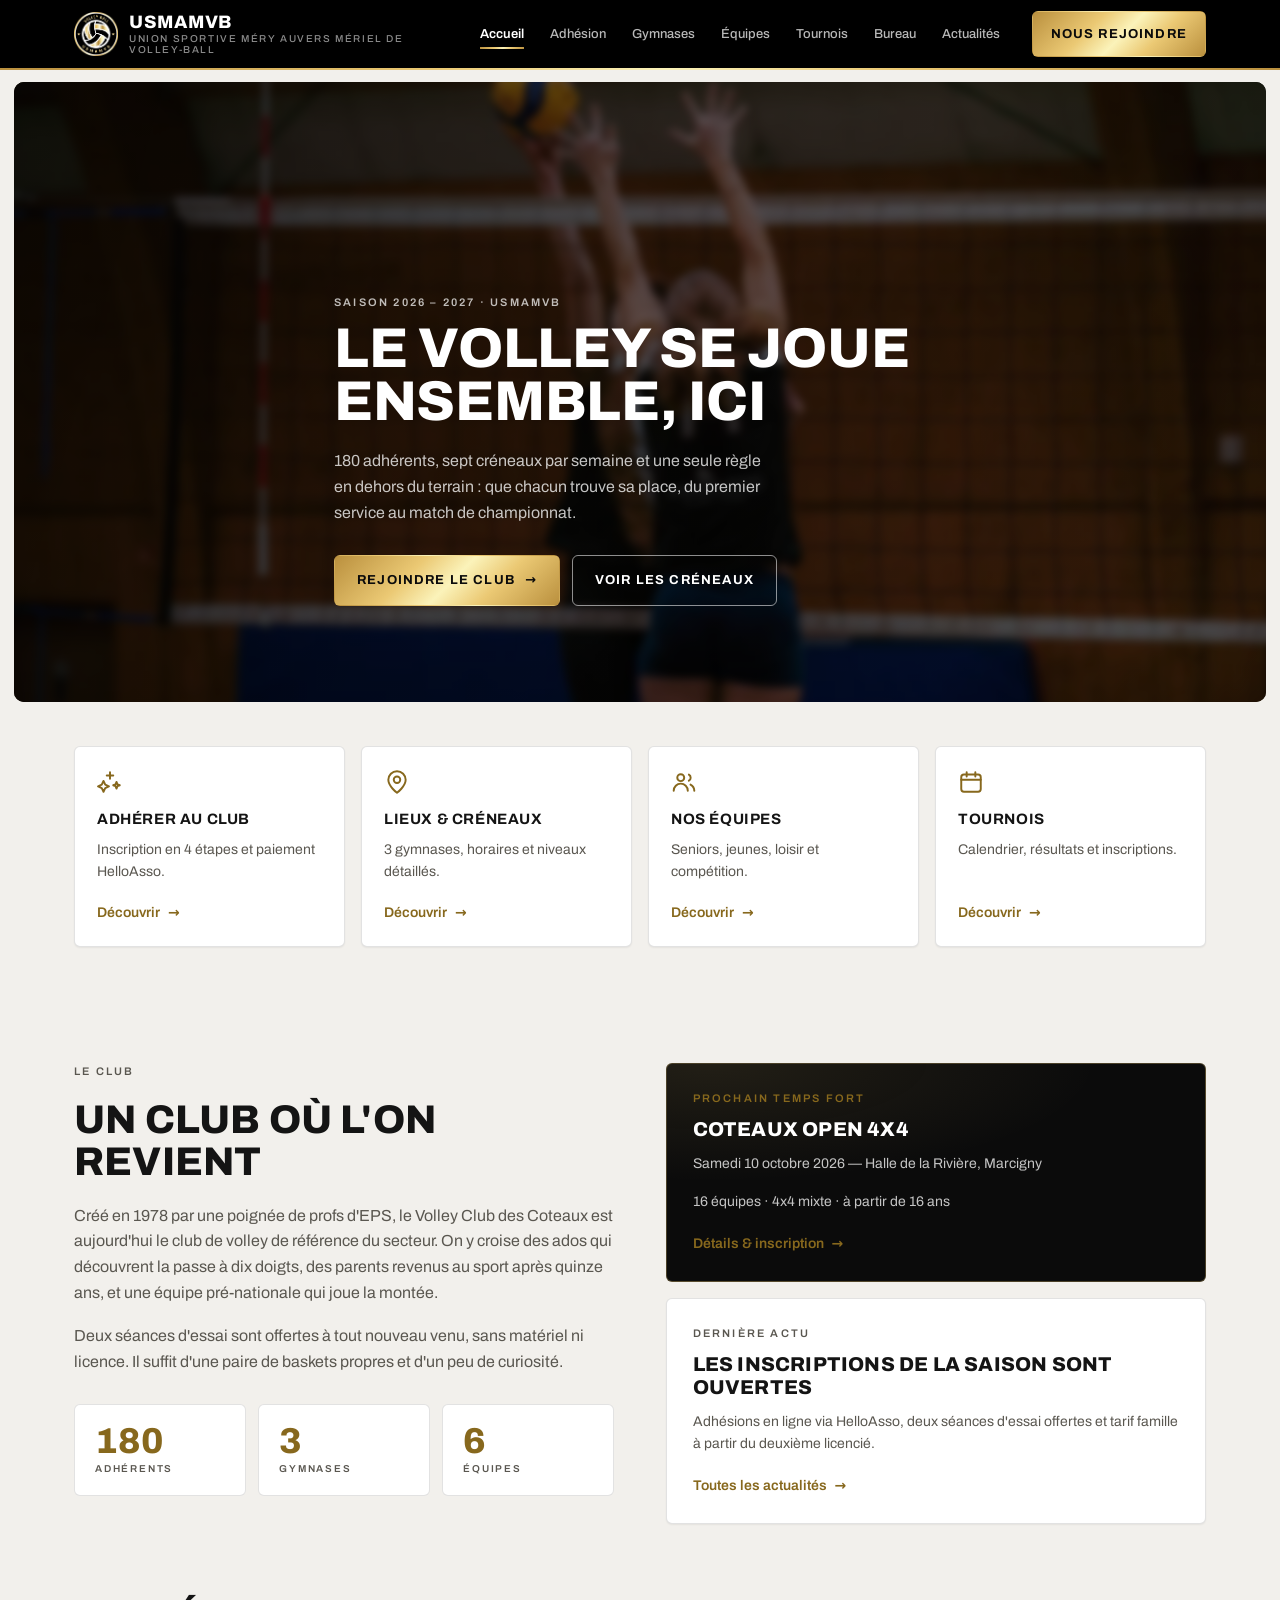
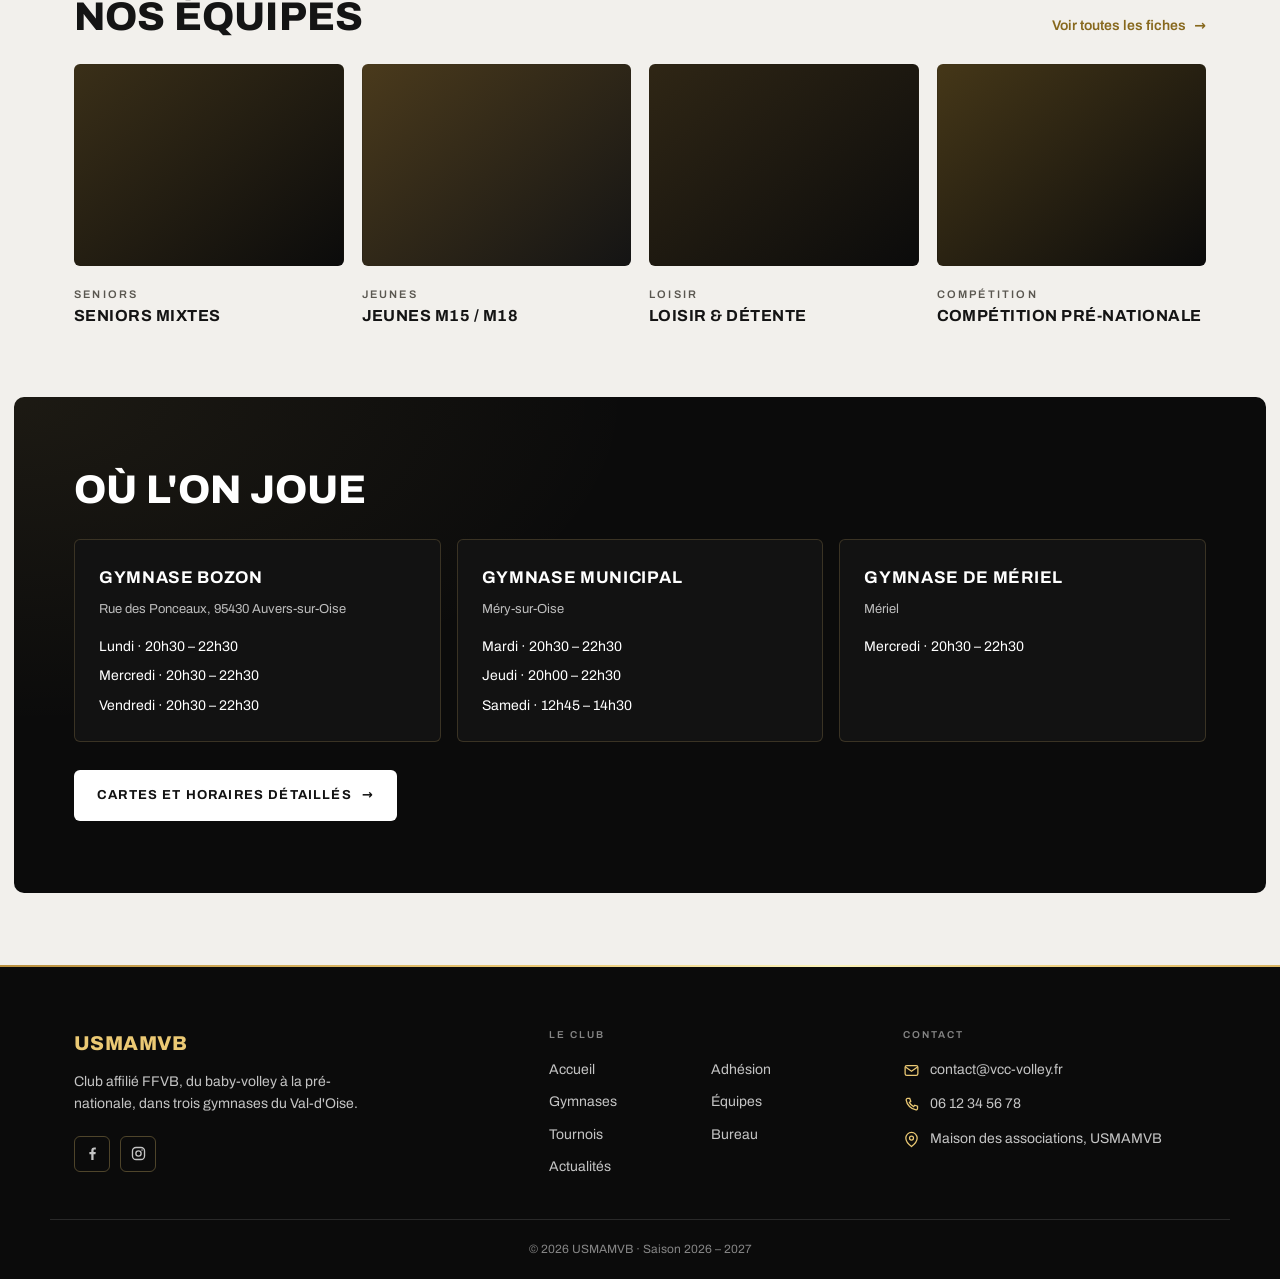
==== index.html @ 695799ba "feat(nav): retirer l'entree Regles Retiree des menus et des pieds de page des quatre pages, ainsi qu" ====
<!DOCTYPE html>
<html lang="fr">
<head>
<meta charset="utf-8">
<meta name="viewport" content="width=device-width, initial-scale=1">
<title>USMAMVB — Le volley se joue ensemble</title>
<meta name="description" content="Club de volley-ball affilié FFVB à Auvers-sur-Oise/Méry-sur-Oise/Mériel">
<link rel="icon" href="assets/img/logo.png">
<link rel="stylesheet" href="assets/css/style.css">
</head>
<body>

<a class="skip-link" href="#contenu">Aller au contenu</a>

<!-- ============================================================
     HEADER — navigation principale
     ============================================================ -->
<header class="site-header" id="header">
  <div class="wrap header__inner">

    <a class="brand" href="index.html">
      <img class="brand__mark" src="assets/img/logo.png" alt="" decoding="async">
      <span class="brand__text">
        <span class="brand__name">USMAMVB</span>
        <span class="brand__baseline">Union Sportive Méry Auvers Mériel de Volley-Ball</span>
      </span>
    </a>

    <button class="burger" id="burger" aria-expanded="false" aria-controls="nav" aria-label="Ouvrir le menu">
      <span></span><span></span><span></span>
    </button>

    <nav class="nav" id="nav" aria-label="Navigation principale">
      <ul class="nav__list">
        <li><a class="nav__link is-active" href="index.html" aria-current="page">Accueil</a></li>
        <li><a class="nav__link" href="adhesion.html">Adhésion</a></li>
        <li><a class="nav__link" href="gymnases.html">Gymnases</a></li>
        <li><a class="nav__link" href="equipes.html">Équipes</a></li>
        <li><a class="nav__link" href="#">Tournois</a></li>
        <li><a class="nav__link" href="#">Bureau</a></li>
        <li><a class="nav__link" href="#">Actualités</a></li>
      </ul>
      <a class="btn btn--primary nav__cta" href="adhesion.html">Nous rejoindre</a>
    </nav>

  </div>
</header>
<div class="nav-backdrop" id="navBackdrop" hidden></div>

<main id="contenu">

  <!-- ============================================================
       HERO — photo pleine largeur + accroche
       Photo : assets/img/hero.jpg (dégradé de repli si absente)
       ============================================================ -->
  <section class="hero">
    <div class="wrap hero__inner">
      <p class="eyebrow eyebrow--light">Saison 2026 – 2027 · USMAMVB</p>
      <h1 class="hero__title">Le volley se joue<br>ensemble, ici</h1>
      <p class="hero__lead">
        180 adhérents, sept créneaux par semaine et une seule règle en dehors du terrain :
        que chacun trouve sa place, du premier service au match de championnat.
      </p>
      <div class="hero__actions">
        <a class="btn btn--primary" href="adhesion.html">Rejoindre le club <span class="arrow" aria-hidden="true">→</span></a>
        <a class="btn btn--ghost" href="gymnases.html">Voir les créneaux</a>
      </div>
    </div>
  </section>

  <!-- ============================================================
       ACCÈS RAPIDES — 4 cartes vers les pages clés
       ============================================================ -->
  <section class="quicklinks">
    <div class="wrap quicklinks__grid">

      <a class="qcard" href="adhesion.html">
        <span class="qcard__icon" aria-hidden="true">
          <svg viewBox="0 0 24 24" fill="none" stroke="currentColor" stroke-width="1.8" stroke-linecap="round" stroke-linejoin="round">
            <path d="M12 3v6M9 6h6M6 11l1.6 3.4L11 16l-3.4 1.6L6 21l-1.6-3.4L1 16l3.4-1.6z"/>
            <path d="M18 12l.9 2.1L21 15l-2.1.9L18 18l-.9-2.1L15 15l2.1-.9z"/>
          </svg>
        </span>
        <h3 class="qcard__title">Adhérer au club</h3>
        <p class="qcard__text">Inscription en 4 étapes et paiement HelloAsso.</p>
        <span class="link">Découvrir <span class="arrow" aria-hidden="true">→</span></span>
      </a>

      <a class="qcard" href="gymnases.html">
        <span class="qcard__icon" aria-hidden="true">
          <svg viewBox="0 0 24 24" fill="none" stroke="currentColor" stroke-width="1.8" stroke-linecap="round" stroke-linejoin="round">
            <path d="M20 10c0 6-8 12-8 12s-8-6-8-12a8 8 0 0 1 16 0z"/>
            <circle cx="12" cy="10" r="3"/>
          </svg>
        </span>
        <h3 class="qcard__title">Lieux &amp; créneaux</h3>
        <p class="qcard__text">3 gymnases, horaires et niveaux détaillés.</p>
        <span class="link">Découvrir <span class="arrow" aria-hidden="true">→</span></span>
      </a>

      <a class="qcard" href="#">
        <span class="qcard__icon" aria-hidden="true">
          <svg viewBox="0 0 24 24" fill="none" stroke="currentColor" stroke-width="1.8" stroke-linecap="round" stroke-linejoin="round">
            <circle cx="9" cy="8" r="3.2"/>
            <path d="M2.5 20a6.5 6.5 0 0 1 13 0"/>
            <path d="M16.5 5.2a3.2 3.2 0 0 1 0 5.6M18 14.4a6.5 6.5 0 0 1 3.5 5.6"/>
          </svg>
        </span>
        <h3 class="qcard__title">Nos équipes</h3>
        <p class="qcard__text">Seniors, jeunes, loisir et compétition.</p>
        <span class="link">Découvrir <span class="arrow" aria-hidden="true">→</span></span>
      </a>

      <a class="qcard" href="#">
        <span class="qcard__icon" aria-hidden="true">
          <svg viewBox="0 0 24 24" fill="none" stroke="currentColor" stroke-width="1.8" stroke-linecap="round" stroke-linejoin="round">
            <rect x="3" y="5" width="18" height="16" rx="2.5"/>
            <path d="M3 10h18M8 3v4M16 3v4"/>
          </svg>
        </span>
        <h3 class="qcard__title">Tournois</h3>
        <p class="qcard__text">Calendrier, résultats et inscriptions.</p>
        <span class="link">Découvrir <span class="arrow" aria-hidden="true">→</span></span>
      </a>

    </div>
  </section>

  <!-- ============================================================
       LE CLUB — présentation, chiffres clés, temps fort, actu
       ============================================================ -->
  <section class="club">
    <div class="wrap club__grid">

      <div class="club__intro">
        <p class="eyebrow">Le club</p>
        <h2 class="h2">Un club où l'on revient</h2>
        <p>
          Créé en 1978 par une poignée de profs d'EPS, le Volley Club des Coteaux est aujourd'hui
          le club de volley de référence du secteur. On y croise des ados qui découvrent la passe
          à dix doigts, des parents revenus au sport après quinze ans, et une équipe pré-nationale
          qui joue la montée.
        </p>
        <p>
          Deux séances d'essai sont offertes à tout nouveau venu, sans matériel ni licence.
          Il suffit d'une paire de baskets propres et d'un peu de curiosité.
        </p>

        <dl class="stats">
          <div class="stat"><dt class="stat__label">Adhérents</dt><dd class="stat__value">180</dd></div>
          <div class="stat"><dt class="stat__label">Gymnases</dt><dd class="stat__value">3</dd></div>
          <div class="stat"><dt class="stat__label">Équipes</dt><dd class="stat__value">6</dd></div>
        </dl>
      </div>

      <div class="club__aside">

        <article class="card card--dark">
          <p class="eyebrow eyebrow--gold">Prochain temps fort</p>
          <h3 class="card__title">Coteaux Open 4x4</h3>
          <p class="card__meta">Samedi 10 octobre 2026 — Halle de la Rivière, Marcigny</p>
          <p class="card__text">16 équipes · 4x4 mixte · à partir de 16 ans</p>
          <a class="link link--gold" href="#">Détails &amp; inscription <span class="arrow" aria-hidden="true">→</span></a>
        </article>

        <article class="card card--white">
          <p class="eyebrow">Dernière actu</p>
          <h3 class="card__title">Les inscriptions de la saison sont ouvertes</h3>
          <p class="card__text">
            Adhésions en ligne via HelloAsso, deux séances d'essai offertes et tarif famille
            à partir du deuxième licencié.
          </p>
          <a class="link link--gold" href="#">Toutes les actualités <span class="arrow" aria-hidden="true">→</span></a>
        </article>

      </div>
    </div>
  </section>

  <!-- ============================================================
       NOS ÉQUIPES — 4 cartes photo
       Photos : assets/img/equipe-1.jpg … equipe-4.jpg
       ============================================================ -->
  <section class="teams">
    <div class="wrap">
      <div class="section-head">
        <h2 class="h2">Nos équipes</h2>
        <a class="link link--gold" href="#">Voir toutes les fiches <span class="arrow" aria-hidden="true">→</span></a>
      </div>

      <ul class="teams__grid">
        <li><a class="team" href="#">
          <span class="team__photo team__photo--1" aria-hidden="true"></span>
          <span class="team__body">
            <span class="eyebrow">Seniors</span>
            <span class="team__name">Seniors mixtes</span>
          </span>
        </a></li>
        <li><a class="team" href="#">
          <span class="team__photo team__photo--2" aria-hidden="true"></span>
          <span class="team__body">
            <span class="eyebrow">Jeunes</span>
            <span class="team__name">Jeunes M15 / M18</span>
          </span>
        </a></li>
        <li><a class="team" href="#">
          <span class="team__photo team__photo--3" aria-hidden="true"></span>
          <span class="team__body">
            <span class="eyebrow">Loisir</span>
            <span class="team__name">Loisir &amp; détente</span>
          </span>
        </a></li>
        <li><a class="team" href="#">
          <span class="team__photo team__photo--4" aria-hidden="true"></span>
          <span class="team__body">
            <span class="eyebrow">Compétition</span>
            <span class="team__name">Compétition pré-nationale</span>
          </span>
        </a></li>
      </ul>
    </div>
  </section>

  <!-- ============================================================
       OÙ L'ON JOUE — bandeau bleu, 3 gymnases
       ============================================================ -->
  <section class="venues">
    <div class="wrap">
      <h2 class="h2 h2--light">Où l'on joue</h2>

      <ul class="venues__grid">
        <li class="venue">
          <h3 class="venue__name">Gymnase Bozon</h3>
          <p class="venue__address">Rue des Ponceaux, 95430 Auvers-sur-Oise</p>
          <ul class="venue__slots">
            <li>Lundi · 20h30 – 22h30</li>
            <li>Mercredi · 20h30 – 22h30</li>
            <li>Vendredi · 20h30 – 22h30</li>
          </ul>
        </li>
        <li class="venue">
          <h3 class="venue__name">Gymnase Municipal</h3>
          <p class="venue__address">Méry-sur-Oise</p>
          <ul class="venue__slots">
            <li>Mardi · 20h30 – 22h30</li>
            <li>Jeudi · 20h00 – 22h30</li>
            <li>Samedi · 12h45 – 14h30</li>
          </ul>
        </li>
        <li class="venue">
          <h3 class="venue__name">Gymnase de Mériel</h3>
          <p class="venue__address">Mériel</p>
          <ul class="venue__slots">
            <li>Mercredi · 20h30 – 22h30</li>
          </ul>
        </li>
      </ul>

      <a class="btn btn--light" href="gymnases.html">Cartes et horaires détaillés <span class="arrow" aria-hidden="true">→</span></a>
    </div>
  </section>

</main>

<!-- ============================================================
     FOOTER
     ============================================================ -->
<footer class="site-footer">
  <div class="wrap footer__grid">

    <div class="footer__brand">
      <p class="footer__name">USMAMVB</p>
      <p class="footer__text">
        Club affilié FFVB, du baby-volley à la pré-nationale, dans trois gymnases du Val-d'Oise.
      </p>
      <ul class="socials">
        <li><a href="#" aria-label="Facebook">
          <svg viewBox="0 0 24 24" fill="currentColor" aria-hidden="true"><path d="M13.5 21v-8h2.7l.4-3.1h-3.1V7.9c0-.9.25-1.5 1.55-1.5h1.65V3.6A22 22 0 0 0 14.3 3.5c-2.4 0-4 1.45-4 4.1v2.3H7.6V13h2.7v8z"/></svg>
        </a></li>
        <li><a href="#" aria-label="Instagram">
          <svg viewBox="0 0 24 24" fill="none" stroke="currentColor" stroke-width="1.9" aria-hidden="true">
            <rect x="3.5" y="3.5" width="17" height="17" rx="5"/><circle cx="12" cy="12" r="3.7"/><circle cx="17" cy="7" r="1.1" fill="currentColor" stroke="none"/>
          </svg>
        </a></li>
      </ul>
    </div>

    <nav class="footer__nav" aria-label="Plan du site">
      <p class="footer__heading">Le club</p>
      <ul class="footer__links">
        <li><a href="index.html">Accueil</a></li>
        <li><a href="adhesion.html">Adhésion</a></li>
        <li><a href="gymnases.html">Gymnases</a></li>
        <li><a href="equipes.html">Équipes</a></li>
        <li><a href="#">Tournois</a></li>
        <li><a href="#">Bureau</a></li>
        <li><a href="#">Actualités</a></li>
      </ul>
    </nav>

    <div class="footer__contact">
      <p class="footer__heading">Contact</p>
      <ul class="contact">
        <li>
          <svg viewBox="0 0 24 24" fill="none" stroke="currentColor" stroke-width="1.8" aria-hidden="true"><rect x="3" y="5" width="18" height="14" rx="2.5"/><path d="m3.5 7 8.5 6 8.5-6"/></svg>
          <a href="mailto:contact@vcc-volley.fr">contact@vcc-volley.fr</a>
        </li>
        <li>
          <svg viewBox="0 0 24 24" fill="none" stroke="currentColor" stroke-width="1.8" aria-hidden="true"><path d="M6.5 3.5h3l1.5 4-2 1.5a12 12 0 0 0 6 6l1.5-2 4 1.5v3a2 2 0 0 1-2.2 2A16.5 16.5 0 0 1 4.5 5.7a2 2 0 0 1 2-2.2z"/></svg>
          <a href="tel:+33612345678">06 12 34 56 78</a>
        </li>
        <li>
          <svg viewBox="0 0 24 24" fill="none" stroke="currentColor" stroke-width="1.8" aria-hidden="true"><path d="M20 10c0 6-8 12-8 12s-8-6-8-12a8 8 0 0 1 16 0z"/><circle cx="12" cy="10" r="2.8"/></svg>
          <span>Maison des associations, USMAMVB</span>
        </li>
      </ul>
    </div>

  </div>

  <div class="wrap footer__bottom">
    <p>© 2026 USMAMVB · Saison 2026 – 2027</p>
  </div>
</footer>

<script src="assets/js/main.js" defer></script>
</body>
</html>
---- assets/css/style.css ----
/* ============================================================
   VCC — Volley Club des Coteaux
   Feuille de style unique. Ordre : tokens, reset, primitives,
   header, hero, sections, footer, responsive.
   ============================================================ */

/* ---------- Police ----------
   Auto-hebergee plutot que servie par Google Fonts : un appel a
   fonts.gstatic.com transmettrait l'IP du visiteur a Google sans consentement.
   Archivo est sous licence SIL OFL 1.1 (voir assets/fonts/OFL.txt).
   Fichier variable unique : couvre toutes les graisses de 400 a 800. */
@font-face {
  font-family: 'Archivo';
  font-style: normal;
  font-weight: 400 800;
  font-stretch: 100%;
  font-display: swap;
  src: url('../fonts/archivo-latin.woff2') format('woff2');
  unicode-range: U+0000-00FF, U+0131, U+0152-0153, U+02BB-02BC, U+02C6, U+02DA,
                 U+02DC, U+0304, U+0308, U+0329, U+2000-206F, U+20AC, U+2122,
                 U+2191, U+2193, U+2212, U+2215, U+FEFF, U+FFFD;
}
@font-face {
  font-family: 'Archivo';
  font-style: normal;
  font-weight: 400 800;
  font-stretch: 100%;
  font-display: swap;
  src: url('../fonts/archivo-latin-ext.woff2') format('woff2');
  unicode-range: U+0100-02BA, U+02BD-02C5, U+02C7-02CC, U+02CE-02D7, U+02DD-02FF,
                 U+0304, U+0308, U+0329, U+1D00-1DBF, U+1E00-1E9F, U+1EF2-1EFF,
                 U+2020, U+20A0-20AB, U+20AD-20C0, U+2113, U+2C60-2C7F, U+A720-A7FF;
}

/* ---------- Tokens ---------- */
:root {
  /* Rampe d'or echantillonnee sur assets/img/logo.png (84 615 pixels dores). */
  --gold-deep:    #ba903e;
  --gold-mid:     #d4ab55;
  --gold:         #ebc974;
  --gold-light:   #fbf3ba;

  /* L'or du logo plafonne a 2,94:1 sur blanc : illisible en texte. Cette
     declinaison sombre est la plus claire qui tienne 4,5:1 sur les trois fonds
     clairs du site : 5,21:1 sur blanc, 5,00:1 sur creme-soft, 4,58:1 sur creme. */
  --gold-ink:      #87681d;
  --gold-ink-dark: #6d5213;

  /* Balayage metallique : aplats et fonds de bouton, sur surface sombre. */
  --gold-sweep: linear-gradient(135deg,
                  var(--gold-deep) 0%, var(--gold) 34%, var(--gold-light) 52%,
                  var(--gold) 70%, var(--gold-deep) 100%);

  /* Meme effet pousse a la limite de lisibilite sur blanc : le palier le plus
     clair, #aa9254, tient 3,02:1. Grand texte uniquement. */
  --gold-sweep-ink: linear-gradient(135deg, #5e4610 0%, #aa9254 52%, #7a5c17 100%);

  --cream:        #f2f0ec;
  --cream-soft:   #fbfaf8;
  --white:        #ffffff;
  --black:        #121212;
  --black-deep:   #0b0b0b;
  /* Noir pur reserve au header : 53,8 % de l'ecusson est du #000000 et le
     disque doit s'y fondre sans laisser de lisere. */
  --black-pure:   #000000;

  --text:         #141414;
  --text-muted:   #5a5750;
  --text-on-dark: rgba(255, 255, 255, .76);
  --border:       rgba(20, 20, 20, .12);

  --font:         'Archivo', 'Segoe UI', system-ui, -apple-system, sans-serif;

  --wrap:         1180px;
  --gutter:       24px;
  --inset:        14px;
  --radius:       6px;
  --radius-lg:    10px;

  --shadow-sm:    0 1px 2px rgba(0, 0, 0, .06);
  --shadow-md:    0 8px 24px rgba(0, 0, 0, .12);

  --ease:         cubic-bezier(.4, 0, .2, 1);
}

/* ---------- Reset ---------- */
*, *::before, *::after { box-sizing: border-box; }

html { -webkit-text-size-adjust: 100%; scroll-behavior: smooth; }

body {
  margin: 0;
  background: var(--cream);
  color: var(--text);
  font-family: var(--font);
  font-size: 16px;
  line-height: 1.6;
  overflow-x: hidden;
}

body.is-locked { overflow: hidden; }

h1, h2, h3, p, dl, dd, figure { margin: 0; }
ul, ol { margin: 0; padding: 0; list-style: none; }
img, svg { max-width: 100%; }
a { color: inherit; text-decoration: none; }

:focus-visible {
  outline: 2px solid var(--gold-ink);
  outline-offset: 3px;
  border-radius: 2px;
}

.skip-link {
  position: absolute;
  left: -9999px;
  top: 0;
  z-index: 200;
  padding: 12px 18px;
  background: var(--black);
  color: #fff;
}
.skip-link:focus { left: 12px; top: 12px; }

/* ---------- Primitives ---------- */
.wrap {
  width: 100%;
  max-width: var(--wrap);
  margin-inline: auto;
  padding-inline: var(--gutter);
}

.eyebrow {
  margin: 0 0 10px;
  font-size: .688rem;
  font-weight: 600;
  letter-spacing: .2em;
  text-transform: uppercase;
  color: var(--text-muted);
}
.eyebrow--light  { color: rgba(255, 255, 255, .72); }
.eyebrow--gold { color: var(--gold-ink); }

.h2 {
  font-size: clamp(1.75rem, 3.6vw, 2.5rem);
  font-weight: 800;
  line-height: 1.05;
  letter-spacing: .005em;
  text-transform: uppercase;
}
.h2--light { color: #fff; }

.arrow {
  display: inline-block;
  transition: transform .2s var(--ease);
}

.link {
  display: inline-flex;
  align-items: center;
  gap: 8px;
  font-size: .875rem;
  font-weight: 600;
  color: var(--gold-ink);
}
.link--gold { color: var(--gold-ink); }
a:hover .arrow,
.link:hover .arrow { transform: translateX(4px); }

.btn {
  display: inline-flex;
  align-items: center;
  justify-content: center;
  gap: 10px;
  padding: 14px 22px;
  border: 1px solid transparent;
  border-radius: var(--radius);
  font-size: .8125rem;
  font-weight: 700;
  letter-spacing: .09em;
  text-transform: uppercase;
  white-space: nowrap;
  cursor: pointer;
  transition: background-color .2s var(--ease), color .2s var(--ease), border-color .2s var(--ease);
}
.btn--primary {
  background: var(--gold-sweep);
  color: var(--black-deep);
  border-color: transparent;
}
.btn--primary:hover {
  background: linear-gradient(135deg, #a87f30 0%, var(--gold-deep) 40%, var(--gold) 60%, #a87f30 100%);
}

.btn--ghost { border-color: rgba(255, 255, 255, .55); color: #fff; }
.btn--ghost:hover { background: rgba(255, 255, 255, .12); border-color: #fff; }

.btn--light { background: #fff; color: var(--black); }
.btn--light:hover { background: var(--cream); }

/* Texte en degrade. Le `color` pose avant sert de repli si background-clip
   n'est pas supporte ; il n'est annule que dans le @supports. */
.gold-text { color: var(--gold-ink); }

@supports (background-clip: text) or (-webkit-background-clip: text) {
  .gold-text {
    background-image: var(--gold-sweep-ink);
    -webkit-background-clip: text;
    background-clip: text;
    color: transparent;
  }
  /* Sur fond noir, l'or du logo passe a 12,3:1 : balayage complet possible. */
  .card--dark .gold-text,
  .step .gold-text {
    background-image: var(--gold-sweep);
  }
}

/* ============================================================
   HEADER
   ============================================================ */
.site-header {
  position: sticky;
  top: 0;
  z-index: 100;
  background: var(--black-pure);
}

/* Filet dore sous le header : rappelle l'anneau du logo et detache la barre
   du bandeau clair qui la suit. */
.site-header::after {
  content: '';
  position: absolute;
  inset: auto 0 -2px;
  height: 2px;
  background: var(--gold-sweep);
}

.header__inner {
  display: flex;
  align-items: center;
  gap: 24px;
  min-height: 68px;
}

.brand { display: flex; align-items: center; gap: 11px; margin-right: auto; }
/* Écusson circulaire. Le ratio est imposé ici plutôt que par les attributs
   width/height du HTML, pour que le rendu reste juste même si le balisage dérive. */
.brand__mark {
  flex: none;
  height: 44px;
  width: auto;
  aspect-ratio: 1;
  object-fit: contain;
}
.brand__text { display: flex; flex-direction: column; line-height: 1.1; }
.brand__name {
  font-size: 1.125rem;
  font-weight: 800;
  letter-spacing: .04em;
  color: #fff;
}
.brand__baseline {
  font-size: .625rem;
  font-weight: 500;
  letter-spacing: .16em;
  text-transform: uppercase;
  color: rgba(255, 255, 255, .55);
}

.nav { display: flex; align-items: center; gap: 20px; }

.nav__list { display: flex; align-items: center; gap: 2px; }

.nav__link {
  display: block;
  padding: 8px 12px;
  border-radius: var(--radius);
  font-size: .8125rem;
  font-weight: 500;
  color: rgba(255, 255, 255, .72);
  transition: color .2s var(--ease), background-color .2s var(--ease);
}
.nav__link:hover { color: #fff; background: rgba(255, 255, 255, .08); }

/* Onglet actif : soulignement dore. Une pastille claire serait illisible. */
.nav__link.is-active { position: relative; color: #fff; font-weight: 600; }
.nav__link.is-active::after {
  content: '';
  position: absolute;
  inset: auto 12px 3px;
  height: 2px;
  background: var(--gold-sweep);
}

.nav__cta { padding: 12px 18px; }

/* Burger — masqué au-dessus du point de rupture */
.burger {
  display: none;
  flex-direction: column;
  justify-content: center;
  gap: 5px;
  width: 42px;
  height: 42px;
  padding: 0 9px;
  background: none;
  border: 1px solid rgba(255, 255, 255, .28);
  border-radius: var(--radius);
  cursor: pointer;
}
.burger span {
  display: block;
  height: 2px;
  background: #fff;
  border-radius: 2px;
  transition: transform .25s var(--ease), opacity .2s var(--ease);
}
.burger[aria-expanded="true"] span:nth-child(1) { transform: translateY(7px) rotate(45deg); }
.burger[aria-expanded="true"] span:nth-child(2) { opacity: 0; }
.burger[aria-expanded="true"] span:nth-child(3) { transform: translateY(-7px) rotate(-45deg); }

.nav-backdrop {
  position: fixed;
  inset: 0;
  z-index: 90;
  background: rgba(0, 0, 0, .55);
}

/* ============================================================
   HERO
   ============================================================ */
.hero {
  position: relative;
  display: flex;
  align-items: flex-end;
  min-height: min(76vh, 620px);
  margin: var(--inset) var(--inset) 0;
  padding-block: clamp(48px, 8vw, 96px);
  border-radius: var(--radius-lg);
  overflow: hidden;
  color: #fff;
  /* Repli visible si la photo venait a manquer. */
  background: linear-gradient(140deg, #2a2213 0%, #0b0b0b 55%, #3a2f18 100%);
}

/* La photo vit sur sa propre couche : appliquer le filtre sur .hero flouterait
   aussi le texte. Le debord de 48px evite que le flou laisse un lisere clair
   le long des bords, le flou echantillonnant au-dela du cadre. */
.hero::before {
  content: '';
  position: absolute;
  inset: -48px;
  background: url('../img/hero.jpg') center / cover no-repeat;
  filter: blur(4px) brightness(.62) saturate(.9);
}

/* Voile degrade par-dessus : assombrit davantage le cote ou se pose le texte. */
.hero::after {
  content: '';
  position: absolute;
  inset: 0;
  background: linear-gradient(105deg, rgba(0, 0, 0, .55) 0%, rgba(0, 0, 0, .34) 45%, rgba(0, 0, 0, .10) 100%);
}

.hero__inner { position: relative; z-index: 1; max-width: 660px; }

.hero__title {
  margin-bottom: 20px;
  font-size: clamp(2.25rem, 5.2vw, 3.5rem);
  font-weight: 800;
  line-height: .95;
  letter-spacing: -.005em;
  text-transform: uppercase;
}

.hero__lead {
  max-width: 48ch;
  margin-bottom: 30px;
  font-size: 1rem;
  color: var(--text-on-dark);
}

.hero__actions { display: flex; flex-wrap: wrap; gap: 12px; }

/* ============================================================
   ACCÈS RAPIDES
   ============================================================ */
.quicklinks { padding-block: clamp(28px, 4vw, 44px); }

.quicklinks__grid {
  display: grid;
  grid-template-columns: repeat(4, 1fr);
  gap: 16px;
}

.qcard {
  display: flex;
  flex-direction: column;
  align-items: flex-start;
  gap: 8px;
  padding: 22px;
  background: var(--white);
  border: 1px solid var(--border);
  border-radius: var(--radius);
  box-shadow: var(--shadow-sm);
  transition: transform .2s var(--ease), box-shadow .2s var(--ease);
}
.qcard:hover { transform: translateY(-3px); box-shadow: var(--shadow-md); }

.qcard__icon { width: 26px; height: 26px; margin-bottom: 4px; color: var(--gold-ink); }
.qcard__icon svg { display: block; width: 100%; height: 100%; }

.qcard__title {
  font-size: .9375rem;
  font-weight: 700;
  letter-spacing: .04em;
  text-transform: uppercase;
}

.qcard__text { font-size: .875rem; color: var(--text-muted); }

.qcard .link { margin-top: auto; padding-top: 10px; }

/* ============================================================
   LE CLUB
   ============================================================ */
.club { padding-block: clamp(40px, 6vw, 72px); }

.club__grid {
  display: grid;
  grid-template-columns: 1fr 1fr;
  gap: clamp(28px, 4vw, 56px);
  align-items: start;
}

.club__intro p { margin-bottom: 18px; color: var(--text-muted); }
.club__intro .h2 { margin-bottom: 20px; }

.stats {
  display: grid;
  grid-template-columns: repeat(3, 1fr);
  gap: 12px;
  margin-top: 30px;
}

.stat {
  display: flex;
  flex-direction: column-reverse; /* valeur au-dessus du libellé, dt/dd conservés */
  gap: 2px;
  padding: 18px 20px;
  background: var(--white);
  border: 1px solid var(--border);
  border-radius: var(--radius);
}
.stat__value {
  margin: 0;
  font-size: clamp(1.75rem, 3.4vw, 2.25rem);
  font-weight: 800;
  line-height: 1;
  color: var(--gold-ink);
}
.stat__label {
  font-size: .625rem;
  font-weight: 600;
  letter-spacing: .18em;
  text-transform: uppercase;
  color: var(--text-muted);
}

.club__aside { display: grid; gap: 16px; }

.card { padding: 26px; border-radius: var(--radius); }
.card--dark {
  background:
    radial-gradient(120% 90% at 8% 0%, rgba(235, 201, 116, .10) 0%, transparent 60%),
    var(--black-deep);
  border: 1px solid rgba(235, 201, 116, .28);
  color: #fff;
}
.card--white { background: var(--white); border: 1px solid var(--border); box-shadow: var(--shadow-sm); }

.card__title {
  margin-bottom: 12px;
  font-size: 1.25rem;
  font-weight: 800;
  letter-spacing: .01em;
  text-transform: uppercase;
  line-height: 1.15;
}

.card__meta, .card__text {
  margin-bottom: 16px;
  font-size: .875rem;
  color: var(--text-muted);
}
.card--dark .card__meta,
.card--dark .card__text { color: var(--text-on-dark); }

/* ============================================================
   NOS ÉQUIPES
   ============================================================ */
.teams { padding-bottom: clamp(40px, 6vw, 72px); }

.section-head {
  display: flex;
  flex-wrap: wrap;
  align-items: baseline;
  justify-content: space-between;
  gap: 12px;
  margin-bottom: 26px;
}

.teams__grid {
  display: grid;
  grid-template-columns: repeat(4, 1fr);
  gap: 18px;
}

.team { display: block; }

.team__photo {
  display: block;
  aspect-ratio: 4 / 3;
  margin-bottom: 14px;
  border-radius: var(--radius);
  background-size: cover;
  background-position: center;
  transition: transform .25s var(--ease);
}
.team:hover .team__photo { transform: translateY(-3px); }

/* Repli visuel tant que les photos ne sont pas fournies */
.team__photo--1 { background-image: url('../img/equipe-1.jpg'), linear-gradient(140deg, #3a2f18, #0b0b0b); }
.team__photo--2 { background-image: url('../img/equipe-2.jpg'), linear-gradient(140deg, #4a3a1c, #141414); }
.team__photo--3 { background-image: url('../img/equipe-3.jpg'), linear-gradient(140deg, #2f2615, #0b0b0b); }
.team__photo--4 { background-image: url('../img/equipe-4.jpg'), linear-gradient(140deg, #453718, #0b0b0b); }

.team__body { display: block; }
.team__body .eyebrow { margin-bottom: 4px; }

.team__name {
  display: block;
  font-size: 1rem;
  font-weight: 700;
  letter-spacing: .03em;
  text-transform: uppercase;
  line-height: 1.2;
}

/* ============================================================
   OÙ L'ON JOUE
   ============================================================ */
.venues {
  margin: 0 var(--inset);
  padding-block: clamp(44px, 6vw, 72px);
  background:
    radial-gradient(90% 120% at 0% 0%, rgba(235, 201, 116, .08) 0%, transparent 55%),
    var(--black-deep);
  border-radius: var(--radius-lg);
  color: #fff;
}

.venues .h2 { margin-bottom: 28px; }

.venues__grid {
  display: grid;
  grid-template-columns: repeat(3, 1fr);
  gap: 16px;
  margin-bottom: 28px;
}

.venue {
  padding: 24px;
  background: var(--black);
  border: 1px solid rgba(235, 201, 116, .18);
  border-radius: var(--radius);
}

.venue__name {
  margin-bottom: 8px;
  font-size: 1.0625rem;
  font-weight: 700;
  letter-spacing: .04em;
  text-transform: uppercase;
}

.venue__address {
  margin-bottom: 16px;
  font-size: .8125rem;
  color: rgba(255, 255, 255, .72);
}

.venue__slots { display: grid; gap: 7px; font-size: .875rem; }

/* ============================================================
   FOOTER
   ============================================================ */
.site-footer {
  margin-top: clamp(40px, 6vw, 72px);
  padding-top: clamp(40px, 5vw, 60px);
  background: var(--black-deep);
  border-top: 2px solid transparent;
  border-image: var(--gold-sweep) 1;
  color: var(--text-on-dark);
}

.footer__grid {
  display: grid;
  grid-template-columns: 1.4fr 1fr 1fr;
  gap: clamp(28px, 4vw, 56px);
  padding-bottom: 40px;
}

.footer__name {
  margin-bottom: 12px;
  font-size: 1.25rem;
  font-weight: 800;
  letter-spacing: .02em;
  text-transform: uppercase;
  color: var(--gold);
}

.footer__text { max-width: 38ch; font-size: .875rem; }

.footer__heading {
  margin-bottom: 16px;
  font-size: .625rem;
  font-weight: 600;
  letter-spacing: .2em;
  text-transform: uppercase;
  color: rgba(255, 255, 255, .5);
}

.footer__links {
  display: grid;
  grid-template-columns: repeat(2, minmax(0, 1fr));
  gap: 10px 20px;
  font-size: .875rem;
}
.footer__links a:hover { color: #fff; }

.contact { display: grid; gap: 12px; font-size: .875rem; }
.contact li { display: flex; align-items: flex-start; gap: 10px; }
.contact svg { flex: none; width: 17px; height: 17px; margin-top: 3px; color: var(--gold); }
.contact a:hover { color: #fff; }

.socials { display: flex; gap: 10px; margin-top: 20px; }
.socials a {
  display: grid;
  place-items: center;
  width: 36px;
  height: 36px;
  border: 1px solid rgba(235, 201, 116, .3);
  border-radius: var(--radius);
  transition: background-color .2s var(--ease);
}
.socials a:hover { background: rgba(235, 201, 116, .14); }
.socials svg { width: 17px; height: 17px; }

.footer__bottom {
  padding-block: 20px;
  border-top: 1px solid rgba(255, 255, 255, .12);
  font-size: .75rem;
  color: rgba(255, 255, 255, .5);
  text-align: center;
}

/* ============================================================
   PAGE ADHÉSION
   ============================================================ */
.page-head {
  padding-block: clamp(40px, 6vw, 72px);
  background: var(--cream);
}
.page-head__inner { max-width: 760px; }

.page-head__title {
  margin-bottom: 20px;
  font-size: clamp(1.875rem, 4.6vw, 3rem);
  font-weight: 800;
  line-height: 1.02;
  letter-spacing: .005em;
  text-transform: uppercase;
}

.page-head__lead { max-width: 60ch; color: var(--text-muted); }

/* Les 4 étapes */
.steps {
  padding-block: clamp(32px, 4.5vw, 56px);
  background: var(--cream-soft);
}

.steps__grid {
  display: grid;
  grid-template-columns: repeat(4, 1fr);
  gap: 18px;
}

/* Cartes noires : seule facon d'avoir le vrai degrade du logo sur les numeros.
   Sur blanc il plafonnerait a 1,60:1, soit illisible. */
.step {
  padding: 24px;
  background:
    radial-gradient(130% 100% at 0% 0%, rgba(235, 201, 116, .10) 0%, transparent 62%),
    var(--black-deep);
  border: 1px solid rgba(235, 201, 116, .24);
  border-radius: var(--radius);
  box-shadow: var(--shadow-md);
}
.step__title { color: #fff; }
.step__text  { color: var(--text-on-dark); }

/* Chaque numero prend un palier different de la rampe du logo, du plus profond
   au plus clair : la progression se lit d'une carte a l'autre. Sur le noir des
   cartes, le palier le plus sombre tient encore 6,7:1. */
.step__num {
  margin-bottom: 14px;
  font-size: 2.5rem;
  font-weight: 800;
  line-height: 1;
  color: var(--gold);
}
.step:nth-child(1) .step__num { color: var(--gold-deep); }
.step:nth-child(2) .step__num { color: var(--gold-mid); }
.step:nth-child(3) .step__num { color: var(--gold); }
.step:nth-child(4) .step__num { color: var(--gold-light); }

.step__title {
  margin-bottom: 10px;
  font-size: .9375rem;
  font-weight: 700;
  letter-spacing: .04em;
  text-transform: uppercase;
}

.step__text { font-size: .875rem; color: var(--text-muted); }

/* Tarifs + adhésion en ligne */
.pricing {
  padding-block: clamp(40px, 6vw, 72px);
  background: var(--cream);
}

.pricing__grid {
  display: grid;
  grid-template-columns: 1.35fr 1fr;
  gap: clamp(24px, 3vw, 40px);
  align-items: start;
}

.pricing__main .h2 { margin-bottom: 22px; }

.pricing__list {
  background: var(--white);
  border: 1px solid var(--border);
  border-radius: var(--radius);
  box-shadow: var(--shadow-sm);
  overflow: hidden;
}

.price {
  display: flex;
  align-items: center;
  justify-content: space-between;
  gap: 20px;
  padding: 18px 24px;
  border-top: 1px solid var(--border);
}
.price:first-child { border-top: 0; }

.price__label { min-width: 0; }
.price__name { font-size: .9375rem; font-weight: 700; }
.price__detail { margin-top: 2px; font-size: .8125rem; color: var(--text-muted); }

.price__amount {
  flex: none;
  font-size: 1.375rem;
  font-weight: 800;
  color: var(--gold-ink);
}

.pricing__note { margin-top: 16px; font-size: .8125rem; color: var(--text-muted); }

.qr__eyebrow { display: flex; align-items: center; gap: 8px; color: var(--gold); }
.qr__eyebrow svg { flex: none; width: 15px; height: 15px; }

.qr__frame {
  display: grid;
  place-content: center;
  justify-items: center;
  gap: 10px;
  aspect-ratio: 1;
  width: 100%;
  max-width: 215px;
  margin: 6px auto 12px;
  padding: 20px;
  background: #fff;
  border-radius: var(--radius);
  color: var(--black);
}

.qr__glyph { width: 72px; height: 72px; }

.qr__placeholder {
  font-size: .6875rem;
  font-weight: 600;
  letter-spacing: .14em;
  text-transform: uppercase;
}

.qr__caption {
  margin-bottom: 18px;
  font-size: .6875rem;
  line-height: 1.5;
  text-align: center;
  color: rgba(255, 255, 255, .55);
}

/* Adresse en clair sous le QR : doit rester lisible sur le fond noir de la
   carte, d'ou l'or vif du logo (12,3:1) plutot que l'or encre. */
.qr__url {
  margin-bottom: 14px;
  font-size: .75rem;
  text-align: center;
  word-break: break-word;
}
.qr__url a { color: var(--gold); }
.qr__url a:hover { text-decoration: underline; }

.qr__cta { width: 100%; }
.btn__ext { flex: none; width: 15px; height: 15px; }

/* Documents à fournir */
.docs {
  padding-block: clamp(40px, 6vw, 72px);
  background: var(--cream-soft);
}

.section-title { display: flex; align-items: center; gap: 14px; margin-bottom: 24px; }
.section-title__icon { flex: none; width: 26px; height: 26px; color: var(--gold-ink); }

.docs__grid {
  display: grid;
  grid-template-columns: repeat(2, 1fr);
  gap: 14px;
}

.doc {
  padding: 18px 22px;
  background: var(--white);
  border: 1px solid var(--border);
  border-radius: var(--radius);
  font-size: .875rem;
}

.docs__note { margin-top: 22px; font-size: .875rem; color: var(--text-muted); }

.link--inline { color: var(--gold-ink); font-weight: 600; }
.link--inline:hover { text-decoration: underline; }

/* ============================================================
   PAGE GYMNASES
   ============================================================ */
.venue-list { padding-block: clamp(40px, 6vw, 72px); background: var(--cream-soft); }

.venue-block {
  display: grid;
  grid-template-columns: 1fr 1fr;
  gap: clamp(24px, 3vw, 40px);
  align-items: start;
}
.venue-block + .venue-block { margin-top: clamp(48px, 6vw, 80px); }

/* Sans ceci, min-width:auto empêche les éléments de grille de descendre sous la
   largeur min-content du tableau, et la piste déborde de l'écran. */
.venue-block__media,
.venue-block__body { min-width: 0; }

/* Une salle sur deux : média à droite, texte à gauche. */
.venue-block:nth-child(even) .venue-block__media { order: 2; }

.venue-block__photo {
  display: block;
  aspect-ratio: 3 / 2;
  border-radius: var(--radius-lg);
  box-shadow: var(--shadow-md);
  background-size: cover;
  background-position: center;
}

/* Repli visuel tant que les photos ne sont pas fournies */
.venue-block__photo--1 { background-image: url('../img/gymnase-1.jpg'), linear-gradient(140deg, #3a2f18, #0b0b0b); }
.venue-block__photo--2 { background-image: url('../img/gymnase-2.jpg'), linear-gradient(140deg, #4a3a1c, #141414); }
.venue-block__photo--3 { background-image: url('../img/gymnase-3.jpg'), linear-gradient(140deg, #453718, #0b0b0b); }

.venue-block__map {
  margin-top: 16px;
  overflow: hidden;
  background: var(--cream);
  border: 1px solid var(--border);
  border-radius: var(--radius-lg);
}
.venue-block__map iframe {
  display: block;
  width: 100%;
  height: 260px;
  border: 0;
}

/* Écran de consentement affiché à la place de la carte. Aucune requête n'est
   envoyée à Google tant que le visiteur n'a pas cliqué. */
.map-consent {
  display: flex;
  flex-direction: column;
  align-items: center;
  justify-content: center;
  gap: 10px;
  width: 100%;
  height: 260px;
  padding: 24px;
  background: none;
  border: 0;
  font: inherit;
  text-align: center;
  color: var(--text-muted);
  cursor: pointer;
  transition: background-color .2s var(--ease);
}
.map-consent:hover { background: rgba(20, 20, 20, .04); }

.map-consent__icon { width: 30px; height: 30px; color: var(--gold-ink); }

.map-consent__label {
  font-size: .8125rem;
  font-weight: 700;
  letter-spacing: .09em;
  text-transform: uppercase;
  color: var(--text);
}

.map-consent__note { max-width: 42ch; font-size: .75rem; line-height: 1.5; }

.venue-block__name {
  margin-bottom: 14px;
  font-size: clamp(1.625rem, 3.2vw, 2.25rem);
  font-weight: 800;
  line-height: 1.05;
  text-transform: uppercase;
}

.venue-block__address {
  display: flex;
  align-items: flex-start;
  gap: 9px;
  color: var(--text-muted);
}
.venue-block__address svg {
  flex: none;
  width: 19px;
  height: 19px;
  margin-top: 3px;
  color: var(--gold-ink);
}

.venue-block__access { margin-top: 12px; font-size: .875rem; color: var(--text-muted); }
.venue-block__route { margin-top: 16px; }

/* Tableau des créneaux */
.slots {
  margin-top: 24px;
  overflow-x: auto;
  background: var(--white);
  border: 1px solid var(--border);
  border-radius: var(--radius);
  box-shadow: var(--shadow-sm);
}

.slots__table {
  width: 100%;
  border-collapse: collapse;
  font-size: .875rem;
  text-align: left;
}

.slots__table th,
.slots__table td { padding: 12px 14px; white-space: nowrap; }

/* Jour et horaires restent insécables ; les deux colonnes de texte long passent
   à la ligne, sans quoi le tableau réclame un défilement même sur grand écran. */
.slots__public { white-space: normal; min-width: 14ch; }
.slots__table td:last-child,
.slots__table .badge { white-space: normal; }

.slots__table thead th {
  background: var(--cream);
  font-size: .625rem;
  font-weight: 600;
  letter-spacing: .16em;
  text-transform: uppercase;
  color: var(--text-muted);
}

.slots__table tbody tr { border-top: 1px solid var(--border); }
.slots__table tbody th { font-weight: 700; }
.slots__table td { color: var(--text-muted); }

.badge {
  display: inline-block;
  padding: 4px 11px;
  border-radius: 999px;
  background: rgba(138, 106, 30, .13);
  font-size: .6875rem;
  font-weight: 700;
  letter-spacing: .03em;
  color: var(--gold-ink-dark);
}

/* Libellé réservé aux lecteurs d'écran */
.sr-only {
  position: absolute;
  width: 1px;
  height: 1px;
  padding: 0;
  margin: -1px;
  overflow: hidden;
  clip-path: inset(50%);
  white-space: nowrap;
}


/* ---------- Aides à l'inscription ---------- */
.aides {
  padding-block: clamp(40px, 6vw, 72px);
  background: var(--cream);
}

.aides__intro { max-width: 62ch; margin-bottom: 28px; color: var(--text-muted); }

.aides__grid {
  display: grid;
  grid-template-columns: repeat(2, 1fr);
  gap: 18px;
}

.aide {
  display: flex;
  flex-direction: column;
  padding: 28px;
  background: var(--white);
  border: 1px solid var(--border);
  border-radius: var(--radius);
  box-shadow: var(--shadow-sm);
}

/* Visuels officiels des dispositifs : affiches de campagne, jamais recadrees.
   Leurs formats different (16:9 et 2,12:1), donc les deux bandeaux n'ont pas
   tout a fait la meme hauteur — rogner une affiche officielle serait pire. */
.aide__visuel {
  display: block;
  width: 100%;
  height: auto;
  margin-bottom: 20px;
  border-radius: var(--radius);
}

.aide__title {
  margin: 0 0 12px;
  font-size: 1.125rem;
  font-weight: 700;
  letter-spacing: .04em;
  text-transform: uppercase;
}

.aide__text { font-size: .875rem; color: var(--text-muted); }

.aide__meta {
  margin: 18px 0 20px;
  padding-top: 16px;
  border-top: 1px solid var(--border);
  font-size: .8125rem;
}
.aide__meta dt {
  margin-bottom: 3px;
  font-size: .625rem;
  font-weight: 600;
  letter-spacing: .18em;
  text-transform: uppercase;
  color: var(--text-muted);
}
.aide__meta dd { margin: 0 0 12px; color: var(--text-muted); }
.aide__meta dd:last-child { margin-bottom: 0; }

.aide .link { margin-top: auto; }


/* ============================================================
   PAGE ÉQUIPES
   ============================================================ */
.filtres {
  display: flex;
  flex-wrap: wrap;
  gap: 10px;
  margin-top: 28px;
}

.filtre {
  padding: 10px 20px;
  background: var(--white);
  border: 1px solid var(--border);
  border-radius: 999px;
  font: inherit;
  font-size: .8125rem;
  font-weight: 700;
  letter-spacing: .06em;
  text-transform: uppercase;
  color: var(--text);
  cursor: pointer;
  transition: background-color .2s var(--ease), color .2s var(--ease), border-color .2s var(--ease);
}
.filtre:hover { border-color: var(--gold-ink); }

.filtre.is-active {
  background: var(--black-deep);
  border-color: var(--black-deep);
  color: var(--gold);
}

.teams-list { padding-block: clamp(36px, 5vw, 64px); background: var(--cream-soft); }

/* Meme piege que pour les cartes : sans display:none explicite, le display
   pose par l'auteur l'emporterait sur le comportement de [hidden]. */
.teams-group[hidden] { display: none; }

.teams-group + .teams-group { margin-top: clamp(36px, 4vw, 52px); }

.teams-group__entete {
  display: flex;
  flex-wrap: wrap;
  align-items: baseline;
  gap: 8px 16px;
  margin-bottom: 20px;
  padding-bottom: 12px;
  border-bottom: 1px solid var(--border);
}

.teams-group__titre {
  font-size: clamp(1.25rem, 2.4vw, 1.625rem);
  font-weight: 800;
  letter-spacing: .03em;
  text-transform: uppercase;
}

.teams-list__compte { margin-bottom: 24px; }

.teams-group__compte,
.teams-list__compte {
  font-size: .6875rem;
  font-weight: 600;
  letter-spacing: .18em;
  text-transform: uppercase;
  color: var(--text-muted);
}

.teams-list__grid {
  display: grid;
  grid-template-columns: repeat(3, 1fr);
  gap: 20px;
}

/* La regle display de l'auteur l'emporte sur le display:none que le navigateur
   applique a [hidden] : sans ceci, le filtrage ne masquerait aucune carte. */
.team-card[hidden] { display: none; }

.team-card {
  position: relative;
  display: flex;
  flex-direction: column;
  overflow: hidden;
  background: var(--white);
  border: 1px solid var(--border);
  border-radius: var(--radius);
  box-shadow: var(--shadow-sm);
}

/* Emplacements photo : un dégradé chaud tient la place tant que les clichés
   ne sont pas pris, pour que la grille reste présentable. */
.team-card__photo {
  display: block;
  aspect-ratio: 4 / 3;
  background-size: cover;
  background-position: center;
}
.team-card__photo--1 { background-image: url('../img/equipe-1.jpg'), linear-gradient(140deg, #3a2f18, #0b0b0b); }
.team-card__photo--2 { background-image: url('../img/equipe-2.jpg'), linear-gradient(140deg, #4a3a1c, #141414); }
.team-card__photo--3 { background-image: url('../img/equipe-3.jpg'), linear-gradient(140deg, #2f2615, #0b0b0b); }
.team-card__photo--4 { background-image: url('../img/equipe-4.jpg'), linear-gradient(140deg, #453718, #0b0b0b); }

.team-card__body { display: flex; flex-direction: column; flex: 1; padding: 22px; }

/* Le déclencheur est un vrai bouton, donc focusable et annoncé comme tel ;
   son ::after couvre la carte entière pour que le clic porte partout. */
.team-card__trigger {
  padding: 0;
  background: none;
  border: 0;
  font: inherit;
  color: inherit;
  text-align: left;
  cursor: pointer;
}
.team-card__trigger::after { content: ''; position: absolute; inset: 0; }
.team-card__trigger:focus-visible { outline: none; }
.team-card:has(.team-card__trigger:focus-visible) {
  outline: 2px solid var(--gold-ink);
  outline-offset: 3px;
}
.team-card:hover { box-shadow: var(--shadow-md); }

.team-card__name {
  margin-bottom: 10px;
  font-size: 1.0625rem;
  font-weight: 700;
  letter-spacing: .03em;
  text-transform: uppercase;
  line-height: 1.2;
}

.team-card__text { font-size: .875rem; color: var(--text-muted); }

.teams-list__cta {
  display: flex;
  flex-wrap: wrap;
  align-items: center;
  justify-content: space-between;
  gap: 20px;
  margin-top: clamp(36px, 4vw, 52px);
}
.teams-list__cta-texte { max-width: 56ch; margin: 0; color: var(--text-on-dark); }

/* ---------- Fiche équipe ---------- */
.fiche {
  width: min(560px, calc(100vw - 2 * var(--gutter)));
  max-height: calc(100dvh - 2 * var(--gutter));
  padding: 0;
  overflow: auto;
  background: var(--white);
  border: 0;
  border-radius: var(--radius-lg);
  box-shadow: 0 24px 60px rgba(0, 0, 0, .35);
  color: var(--text);
}
.fiche::backdrop { background: rgba(0, 0, 0, .72); }

.fiche__fermer {
  position: absolute;
  top: 14px;
  right: 14px;
  display: grid;
  place-items: center;
  width: 38px;
  height: 38px;
  background: rgba(0, 0, 0, .55);
  border: 0;
  border-radius: 50%;
  color: #fff;
  cursor: pointer;
}
.fiche__fermer:hover { background: rgba(0, 0, 0, .8); }
.fiche__fermer svg { width: 18px; height: 18px; }

.fiche__photo {
  aspect-ratio: 16 / 9;
  background-size: cover;
  background-position: center;
}

.fiche__corps { padding: 26px; }

.fiche__titre {
  margin-bottom: 20px;
  font-size: clamp(1.375rem, 3vw, 1.75rem);
  font-weight: 800;
  letter-spacing: .02em;
  text-transform: uppercase;
}

.fiche__infos {
  display: grid;
  gap: 12px;
  padding-bottom: 18px;
  border-bottom: 1px solid var(--border);
}
.fiche__infos div { display: flex; justify-content: space-between; gap: 16px; }
.fiche__infos dt {
  font-size: .6875rem;
  font-weight: 600;
  letter-spacing: .16em;
  text-transform: uppercase;
  color: var(--text-muted);
}
.fiche__infos dd { margin: 0; font-size: .9375rem; font-weight: 700; }

.fiche__soustitre {
  margin: 20px 0 12px;
  font-size: .6875rem;
  font-weight: 600;
  letter-spacing: .18em;
  text-transform: uppercase;
  color: var(--text-muted);
}

.fiche__creneaux { display: grid; gap: 10px; margin-bottom: 20px; }
.fiche__creneaux li {
  padding: 12px 16px;
  background: var(--cream);
  border-radius: var(--radius);
  font-size: .875rem;
}
.fiche__creneaux strong { margin-right: 8px; }
.fiche__creneaux span { display: block; margin-top: 3px; font-size: .8125rem; color: var(--text-muted); }

.fiche__vide {
  margin: 20px 0;
  font-size: .875rem;
  color: var(--text-muted);
}

/* ============================================================
   RESPONSIVE
   ============================================================ */
@media (max-width: 1080px) {
  .nav__link { padding: 8px 9px; font-size: .78125rem; }
}

/* Point de rupture du menu : la nav passe en tiroir */
@media (max-width: 960px) {
  /* z-index au-dessus du tiroir : la croix de fermeture reste atteignable */
  .burger { display: flex; position: relative; z-index: 96; }

  .nav {
    position: fixed;
    top: 0;
    right: 0;
    z-index: 95;
    flex-direction: column;
    align-items: stretch;
    gap: 24px;
    width: min(320px, 86vw);
    height: 100dvh;
    padding: 84px 24px 32px;
    background: var(--black-pure);
    box-shadow: var(--shadow-md);
    overflow-y: auto;
    transform: translateX(100%);
    transition: transform .28s var(--ease);
  }
  .nav.is-open { transform: translateX(0); }

  .nav__list { flex-direction: column; align-items: stretch; gap: 2px; }
  .nav__link.is-active::after { inset: auto 14px 6px; }
  .nav__link { padding: 12px 14px; font-size: .9375rem; }
  .nav__cta { width: 100%; }
}

@media (max-width: 900px) {
  .quicklinks__grid,
  .teams__grid   { grid-template-columns: repeat(2, 1fr); }
  .club__grid    { grid-template-columns: 1fr; }
  .venues__grid  { grid-template-columns: 1fr; }
  .footer__grid  { grid-template-columns: 1fr 1fr; }
  .footer__brand { grid-column: 1 / -1; }

  .steps__grid   { grid-template-columns: repeat(2, 1fr); }
  .aides__grid   { grid-template-columns: 1fr; }
  .teams-list__grid { grid-template-columns: repeat(2, 1fr); }
  .pricing__grid { grid-template-columns: 1fr; }
  .docs__grid    { grid-template-columns: 1fr; }

  /* L'alternance média/texte n'a plus de sens en pile : média toujours en tête */
  .venue-block   { grid-template-columns: 1fr; }
  .venue-block:nth-child(even) .venue-block__media { order: 0; }
}

@media (max-width: 620px) {
  :root { --gutter: 18px; --inset: 10px; }

  .eyebrow { letter-spacing: .14em; }

  .hero { min-height: auto; padding-block: 64px 44px; }
  .hero__actions .btn { flex: 1 1 100%; }

  .quicklinks__grid { grid-template-columns: 1fr; }
  .teams__grid      { grid-template-columns: 1fr; gap: 24px; }
  .stats            { grid-template-columns: 1fr; }
  .stat             { flex-direction: row-reverse; align-items: baseline; justify-content: flex-end; gap: 12px; }
  .footer__grid     { grid-template-columns: 1fr; }
  .venues .btn      { width: 100%; }

  .steps__grid      { grid-template-columns: 1fr; }
  .teams-list__grid { grid-template-columns: 1fr; }
  .filtre           { padding: 9px 15px; font-size: .75rem; }
  .teams-list__cta .btn { width: 100%; }
  .price            { padding-inline: 20px; gap: 14px; }
  .price__amount    { font-size: 1.25rem; }

  .venue-block__map iframe,
  .map-consent            { height: 220px; }

  /* Un tableau à quatre colonnes ne tient pas sur un téléphone : chaque créneau
     devient une fiche. Les rôles ARIA portés par le HTML conservent la sémantique
     de tableau, que le changement de `display` ferait sinon disparaître. */
  .slots { overflow-x: visible; }
  .slots__table thead { display: none; }
  .slots__table,
  .slots__table tbody,
  .slots__table tr,
  .slots__table th,
  .slots__table td { display: block; }

  .slots__table tr { padding: 14px 18px; border-top: 1px solid var(--border); }
  .slots__table tbody tr:first-child { border-top: 0; }

  .slots__table th,
  .slots__table td { padding: 0; white-space: normal; }

  .slots__table tbody th {
    font-size: .9375rem;
    letter-spacing: .04em;
    text-transform: uppercase;
  }

  .slots__public { min-width: 0; margin-top: 2px; }
  .slots__table td:last-child { margin-top: 9px; }
}

@media (prefers-reduced-motion: reduce) {
  html { scroll-behavior: auto; }
  *, *::before, *::after {
    animation-duration: .01ms !important;
    transition-duration: .01ms !important;
  }
}
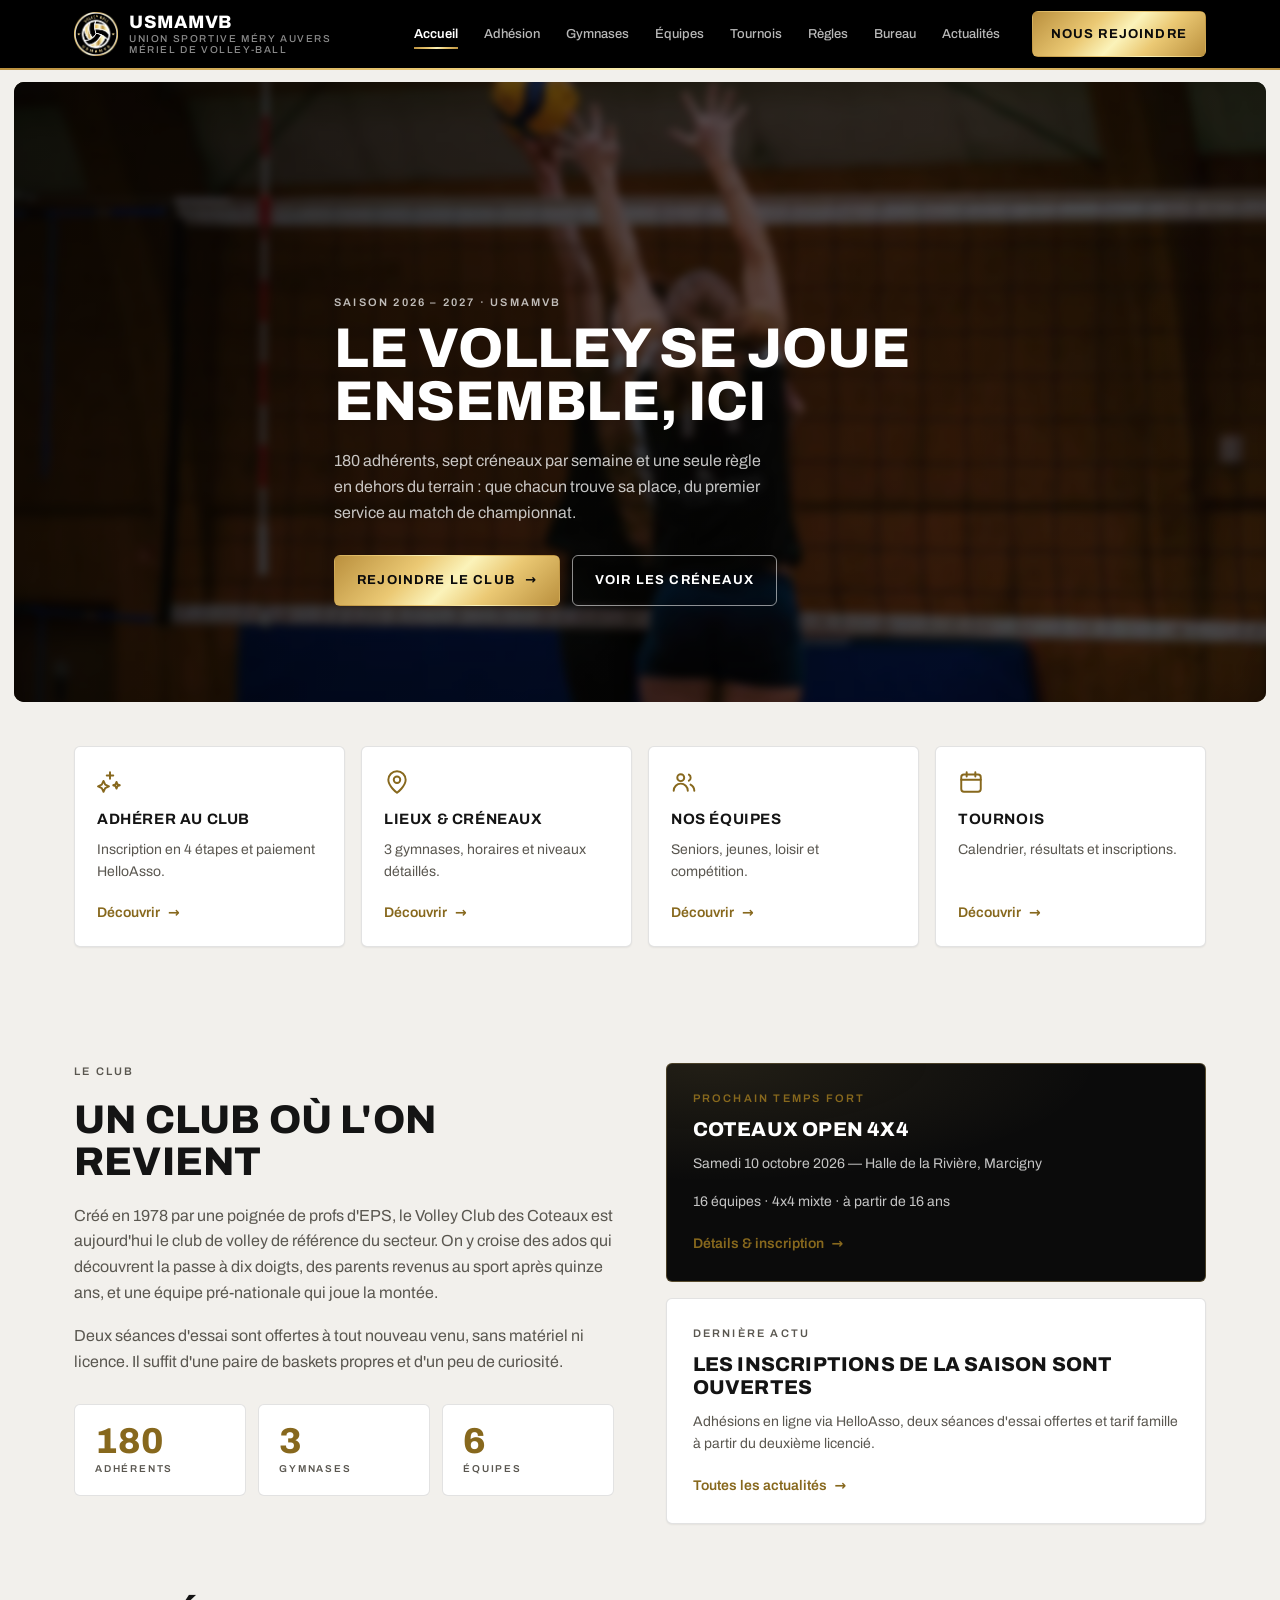
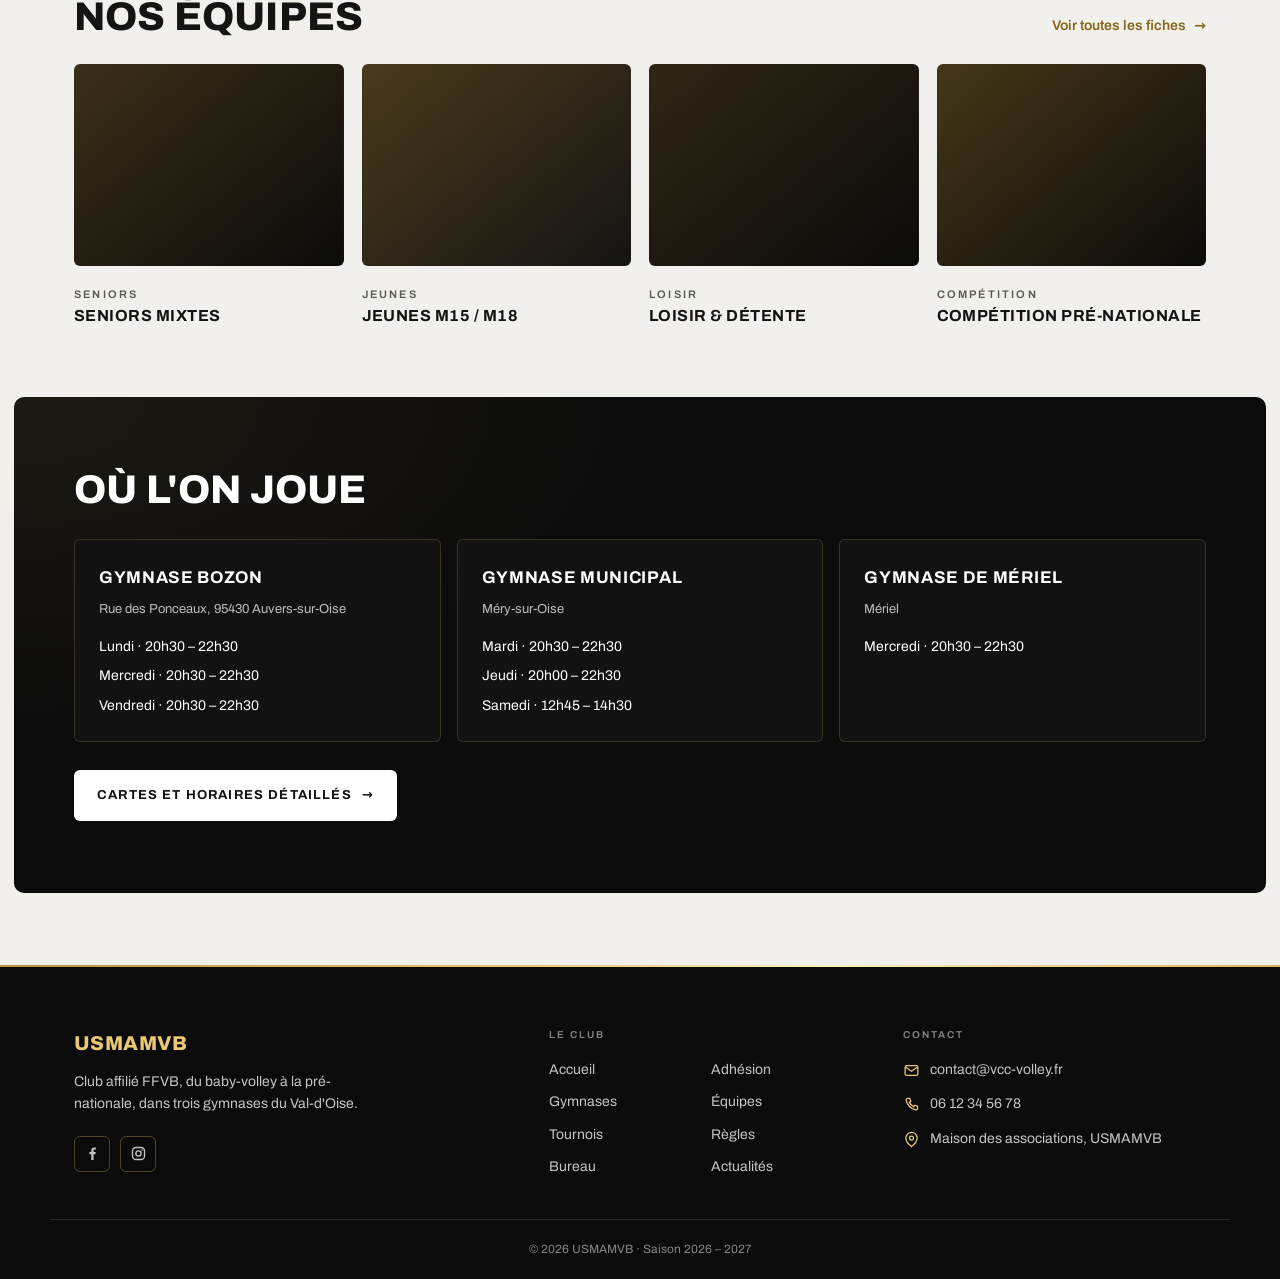
==== commit 4a7dbe0b: "feat(regles, tournois): deux pages tirees du PDF du club Regles : le club evolue en competition lois" ====
--- a/index.html
+++ b/index.html
@@ -36,7 +36,8 @@
         <li><a class="nav__link" href="adhesion.html">Adhésion</a></li>
         <li><a class="nav__link" href="gymnases.html">Gymnases</a></li>
         <li><a class="nav__link" href="equipes.html">Équipes</a></li>
-        <li><a class="nav__link" href="#">Tournois</a></li>
+        <li><a class="nav__link" href="tournois.html">Tournois</a></li>
+        <li><a class="nav__link" href="regles.html">Règles</a></li>
         <li><a class="nav__link" href="#">Bureau</a></li>
         <li><a class="nav__link" href="#">Actualités</a></li>
       </ul>
@@ -292,7 +293,8 @@
         <li><a href="adhesion.html">Adhésion</a></li>
         <li><a href="gymnases.html">Gymnases</a></li>
         <li><a href="equipes.html">Équipes</a></li>
-        <li><a href="#">Tournois</a></li>
+        <li><a href="tournois.html">Tournois</a></li>
+        <li><a href="regles.html">Règles</a></li>
         <li><a href="#">Bureau</a></li>
         <li><a href="#">Actualités</a></li>
       </ul>
--- a/assets/css/style.css
+++ b/assets/css/style.css
@@ -1327,6 +1327,111 @@
   color: var(--text-muted);
 }
 
+
+/* ============================================================
+   PAGES RÈGLES ET TOURNOIS
+   ============================================================ */
+.reglements { padding-block: clamp(40px, 6vw, 72px); background: var(--cream-soft); }
+
+.reglements__grid {
+  display: grid;
+  grid-template-columns: repeat(3, 1fr);
+  gap: 18px;
+}
+
+.reglement {
+  display: flex;
+  flex-direction: column;
+  padding: 26px;
+  background: var(--white);
+  border: 1px solid var(--border);
+  border-radius: var(--radius);
+  box-shadow: var(--shadow-sm);
+}
+
+.reglement__icone { width: 30px; height: 30px; margin-bottom: 16px; color: var(--gold-ink); }
+.reglement__icone svg { display: block; width: 100%; height: 100%; }
+
+.reglement__titre {
+  margin-bottom: 10px;
+  font-size: 1.0625rem;
+  font-weight: 700;
+  letter-spacing: .03em;
+  text-transform: uppercase;
+  line-height: 1.2;
+}
+
+.reglement__texte { font-size: .875rem; color: var(--text-muted); }
+.reglement .link { margin-top: auto; padding-top: 18px; }
+
+.reglement__attente {
+  margin-top: auto;
+  padding-top: 18px;
+  font-size: .8125rem;
+  color: var(--text-muted);
+}
+
+.reglements__note {
+  max-width: 70ch;
+  margin-top: 24px;
+  font-size: .8125rem;
+  color: var(--text-muted);
+}
+
+/* ---------- Tournois ---------- */
+.tournois { padding-block: clamp(40px, 6vw, 72px); background: var(--cream-soft); }
+
+.tournoi {
+  display: grid;
+  grid-template-columns: 1fr 1.6fr;
+  gap: clamp(20px, 3vw, 44px);
+  padding: clamp(24px, 3vw, 34px);
+  background: var(--white);
+  border: 1px solid var(--border);
+  border-radius: var(--radius);
+  box-shadow: var(--shadow-sm);
+}
+.tournoi + .tournoi { margin-top: 20px; }
+
+.tournoi__nom {
+  font-size: clamp(1.375rem, 3vw, 2rem);
+  font-weight: 800;
+  line-height: 1.05;
+  letter-spacing: .01em;
+  text-transform: uppercase;
+}
+
+.tournoi__corps p { margin-bottom: 14px; color: var(--text-muted); }
+
+.tournoi__meta {
+  display: flex;
+  flex-wrap: wrap;
+  gap: 10px 32px;
+  margin-top: 20px;
+  padding-top: 18px;
+  border-top: 1px solid var(--border);
+  font-size: .9375rem;
+  font-weight: 700;
+}
+.tournoi__meta span {
+  display: block;
+  font-size: .625rem;
+  font-weight: 600;
+  letter-spacing: .18em;
+  text-transform: uppercase;
+  color: var(--text-muted);
+}
+
+.tournois__cta {
+  display: flex;
+  flex-wrap: wrap;
+  align-items: center;
+  justify-content: space-between;
+  gap: 20px;
+  margin-top: clamp(28px, 4vw, 44px);
+}
+.tournois__cta-texte { max-width: 56ch; margin: 0; color: var(--text-on-dark); }
+
 /* ============================================================
    RESPONSIVE
    ============================================================ */
@@ -1375,6 +1480,8 @@
   .steps__grid   { grid-template-columns: repeat(2, 1fr); }
   .aides__grid   { grid-template-columns: 1fr; }
   .teams-list__grid { grid-template-columns: repeat(2, 1fr); }
+  .reglements__grid { grid-template-columns: repeat(2, 1fr); }
+  .tournoi          { grid-template-columns: 1fr; }
   .pricing__grid { grid-template-columns: 1fr; }
   .docs__grid    { grid-template-columns: 1fr; }
 
@@ -1400,6 +1507,8 @@
 
   .steps__grid      { grid-template-columns: 1fr; }
   .teams-list__grid { grid-template-columns: 1fr; }
+  .reglements__grid { grid-template-columns: 1fr; }
+  .tournois__cta .btn { width: 100%; }
   .filtre           { padding: 9px 15px; font-size: .75rem; }
   .teams-list__cta .btn { width: 100%; }
   .price            { padding-inline: 20px; gap: 14px; }
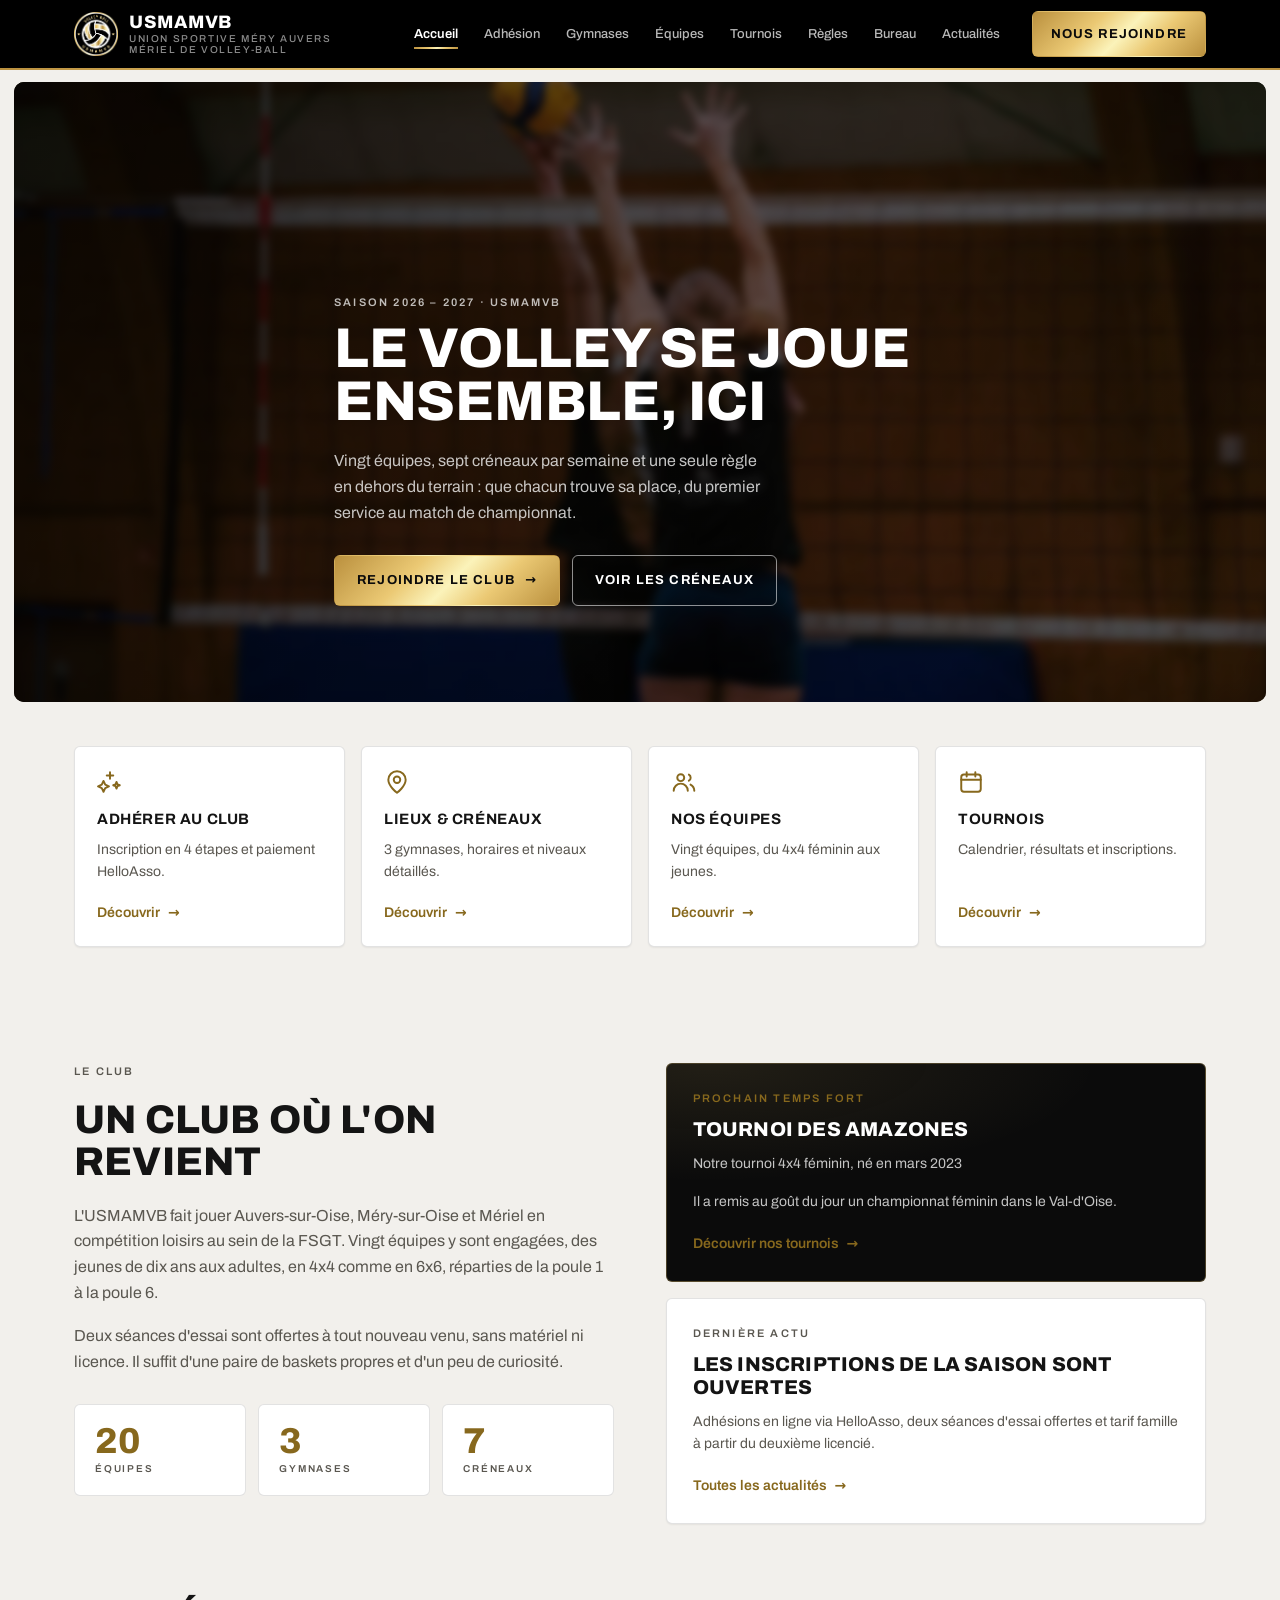
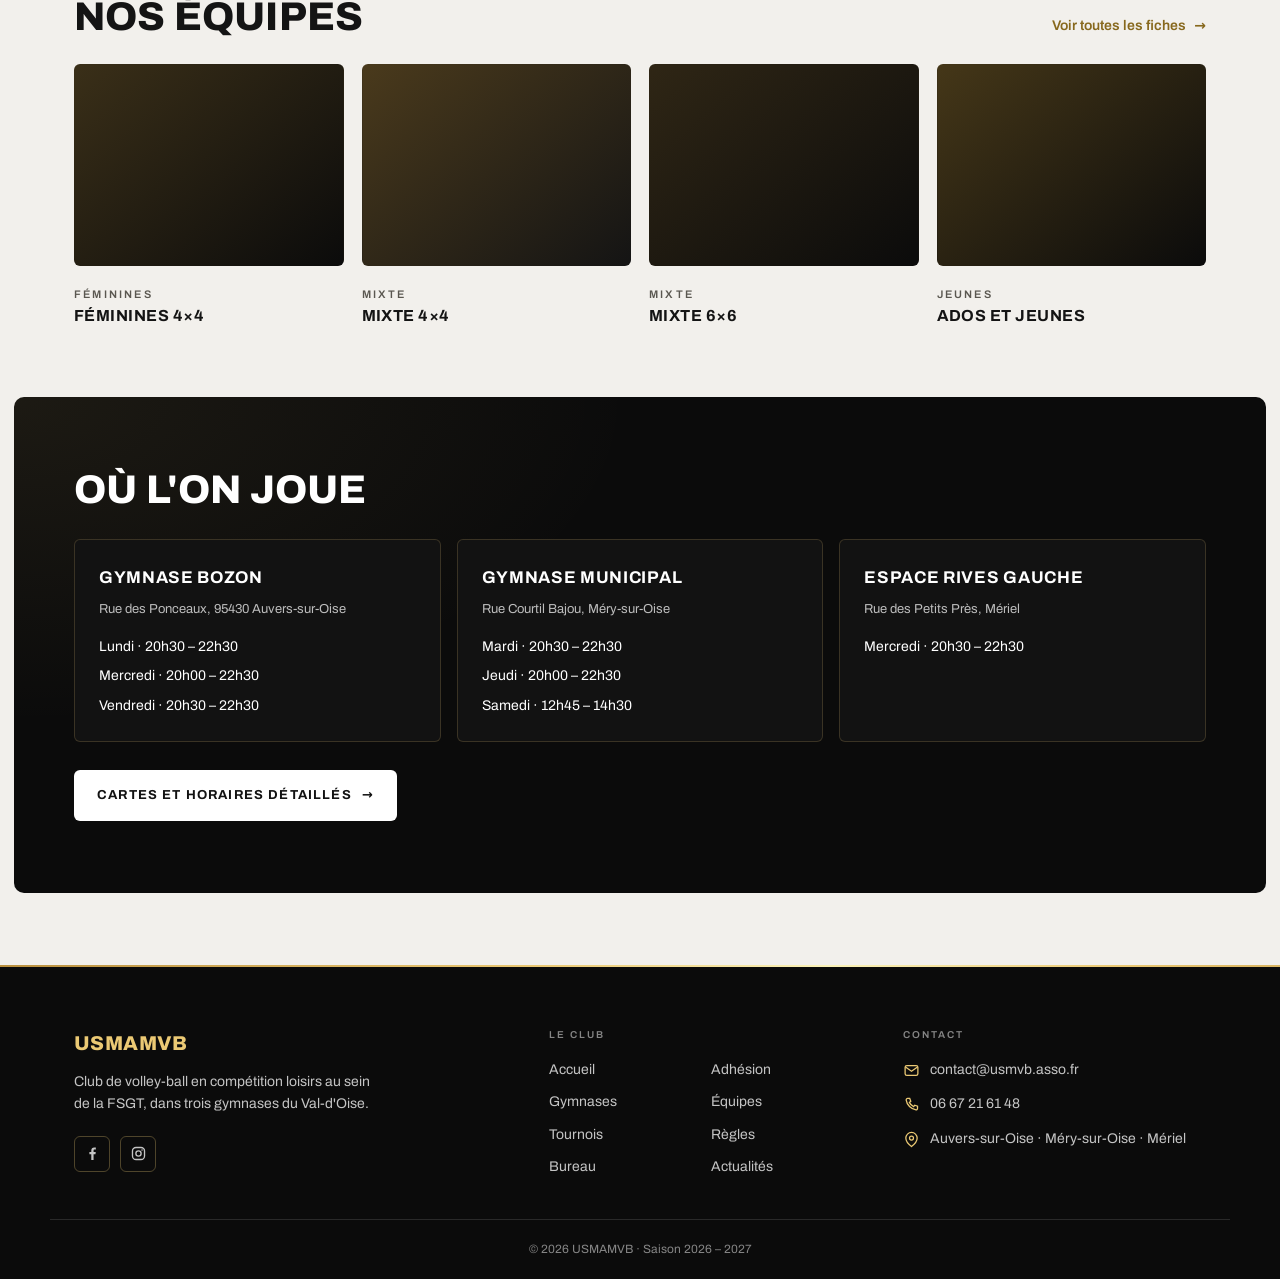
==== commit f582069d: "fix(contenu): aligner tout le site sur les donnees reelles du club Le PDF fourni contredisait le con" ====
--- a/index.html
+++ b/index.html
@@ -4,7 +4,7 @@
 <meta charset="utf-8">
 <meta name="viewport" content="width=device-width, initial-scale=1">
 <title>USMAMVB — Le volley se joue ensemble</title>
-<meta name="description" content="Club de volley-ball affilié FFVB à Auvers-sur-Oise/Méry-sur-Oise/Mériel">
+<meta name="description" content="Club de volley-ball en compétition loisirs FSGT à Auvers-sur-Oise, Méry-sur-Oise et Mériel : 20 équipes, du 4x4 féminin aux jeunes.">
 <link rel="icon" href="assets/img/logo.png">
 <link rel="stylesheet" href="assets/css/style.css">
 </head>
@@ -59,7 +59,7 @@
       <p class="eyebrow eyebrow--light">Saison 2026 – 2027 · USMAMVB</p>
       <h1 class="hero__title">Le volley se joue<br>ensemble, ici</h1>
       <p class="hero__lead">
-        180 adhérents, sept créneaux par semaine et une seule règle en dehors du terrain :
+        Vingt équipes, sept créneaux par semaine et une seule règle en dehors du terrain :
         que chacun trouve sa place, du premier service au match de championnat.
       </p>
       <div class="hero__actions">
@@ -108,7 +108,7 @@
           </svg>
         </span>
         <h3 class="qcard__title">Nos équipes</h3>
-        <p class="qcard__text">Seniors, jeunes, loisir et compétition.</p>
+        <p class="qcard__text">Vingt équipes, du 4x4 féminin aux jeunes.</p>
         <span class="link">Découvrir <span class="arrow" aria-hidden="true">→</span></span>
       </a>
 
@@ -137,10 +137,9 @@
         <p class="eyebrow">Le club</p>
         <h2 class="h2">Un club où l'on revient</h2>
         <p>
-          Créé en 1978 par une poignée de profs d'EPS, le Volley Club des Coteaux est aujourd'hui
-          le club de volley de référence du secteur. On y croise des ados qui découvrent la passe
-          à dix doigts, des parents revenus au sport après quinze ans, et une équipe pré-nationale
-          qui joue la montée.
+          L'USMAMVB fait jouer Auvers-sur-Oise, Méry-sur-Oise et Mériel en compétition loisirs
+          au sein de la FSGT. Vingt équipes y sont engagées, des jeunes de dix ans aux adultes,
+          en 4x4 comme en 6x6, réparties de la poule 1 à la poule 6.
         </p>
         <p>
           Deux séances d'essai sont offertes à tout nouveau venu, sans matériel ni licence.
@@ -148,9 +147,9 @@
         </p>
 
         <dl class="stats">
-          <div class="stat"><dt class="stat__label">Adhérents</dt><dd class="stat__value">180</dd></div>
+          <div class="stat"><dt class="stat__label">Équipes</dt><dd class="stat__value">20</dd></div>
           <div class="stat"><dt class="stat__label">Gymnases</dt><dd class="stat__value">3</dd></div>
-          <div class="stat"><dt class="stat__label">Équipes</dt><dd class="stat__value">6</dd></div>
+          <div class="stat"><dt class="stat__label">Créneaux</dt><dd class="stat__value">7</dd></div>
         </dl>
       </div>
 
@@ -158,10 +157,10 @@
 
         <article class="card card--dark">
           <p class="eyebrow eyebrow--gold">Prochain temps fort</p>
-          <h3 class="card__title">Coteaux Open 4x4</h3>
-          <p class="card__meta">Samedi 10 octobre 2026 — Halle de la Rivière, Marcigny</p>
-          <p class="card__text">16 équipes · 4x4 mixte · à partir de 16 ans</p>
-          <a class="link link--gold" href="#">Détails &amp; inscription <span class="arrow" aria-hidden="true">→</span></a>
+          <h3 class="card__title">Tournoi des Amazones</h3>
+          <p class="card__meta">Notre tournoi 4x4 féminin, né en mars 2023</p>
+          <p class="card__text">Il a remis au goût du jour un championnat féminin dans le Val-d'Oise.</p>
+          <a class="link link--gold" href="tournois.html">Découvrir nos tournois <span class="arrow" aria-hidden="true">→</span></a>
         </article>
 
         <article class="card card--white">
@@ -193,29 +192,29 @@
         <li><a class="team" href="#">
           <span class="team__photo team__photo--1" aria-hidden="true"></span>
           <span class="team__body">
-            <span class="eyebrow">Seniors</span>
-            <span class="team__name">Seniors mixtes</span>
+            <span class="eyebrow">Féminines</span>
+            <span class="team__name">Féminines 4×4</span>
           </span>
         </a></li>
         <li><a class="team" href="#">
           <span class="team__photo team__photo--2" aria-hidden="true"></span>
           <span class="team__body">
-            <span class="eyebrow">Jeunes</span>
-            <span class="team__name">Jeunes M15 / M18</span>
+            <span class="eyebrow">Mixte</span>
+            <span class="team__name">Mixte 4×4</span>
           </span>
         </a></li>
         <li><a class="team" href="#">
           <span class="team__photo team__photo--3" aria-hidden="true"></span>
           <span class="team__body">
-            <span class="eyebrow">Loisir</span>
-            <span class="team__name">Loisir &amp; détente</span>
+            <span class="eyebrow">Mixte</span>
+            <span class="team__name">Mixte 6×6</span>
           </span>
         </a></li>
         <li><a class="team" href="#">
           <span class="team__photo team__photo--4" aria-hidden="true"></span>
           <span class="team__body">
-            <span class="eyebrow">Compétition</span>
-            <span class="team__name">Compétition pré-nationale</span>
+            <span class="eyebrow">Jeunes</span>
+            <span class="team__name">Ados et jeunes</span>
           </span>
         </a></li>
       </ul>
@@ -235,13 +234,13 @@
           <p class="venue__address">Rue des Ponceaux, 95430 Auvers-sur-Oise</p>
           <ul class="venue__slots">
             <li>Lundi · 20h30 – 22h30</li>
-            <li>Mercredi · 20h30 – 22h30</li>
+            <li>Mercredi · 20h00 – 22h30</li>
             <li>Vendredi · 20h30 – 22h30</li>
           </ul>
         </li>
         <li class="venue">
           <h3 class="venue__name">Gymnase Municipal</h3>
-          <p class="venue__address">Méry-sur-Oise</p>
+          <p class="venue__address">Rue Courtil Bajou, Méry-sur-Oise</p>
           <ul class="venue__slots">
             <li>Mardi · 20h30 – 22h30</li>
             <li>Jeudi · 20h00 – 22h30</li>
@@ -249,8 +248,8 @@
           </ul>
         </li>
         <li class="venue">
-          <h3 class="venue__name">Gymnase de Mériel</h3>
-          <p class="venue__address">Mériel</p>
+          <h3 class="venue__name">Espace Rives Gauche</h3>
+          <p class="venue__address">Rue des Petits Près, Mériel</p>
           <ul class="venue__slots">
             <li>Mercredi · 20h30 – 22h30</li>
           </ul>
@@ -272,7 +271,7 @@
     <div class="footer__brand">
       <p class="footer__name">USMAMVB</p>
       <p class="footer__text">
-        Club affilié FFVB, du baby-volley à la pré-nationale, dans trois gymnases du Val-d'Oise.
+        Club de volley-ball en compétition loisirs au sein de la FSGT, dans trois gymnases du Val-d'Oise.
       </p>
       <ul class="socials">
         <li><a href="#" aria-label="Facebook">
@@ -305,15 +304,15 @@
       <ul class="contact">
         <li>
           <svg viewBox="0 0 24 24" fill="none" stroke="currentColor" stroke-width="1.8" aria-hidden="true"><rect x="3" y="5" width="18" height="14" rx="2.5"/><path d="m3.5 7 8.5 6 8.5-6"/></svg>
-          <a href="mailto:contact@vcc-volley.fr">contact@vcc-volley.fr</a>
+          <a href="mailto:contact@usmvb.asso.fr">contact@usmvb.asso.fr</a>
         </li>
         <li>
           <svg viewBox="0 0 24 24" fill="none" stroke="currentColor" stroke-width="1.8" aria-hidden="true"><path d="M6.5 3.5h3l1.5 4-2 1.5a12 12 0 0 0 6 6l1.5-2 4 1.5v3a2 2 0 0 1-2.2 2A16.5 16.5 0 0 1 4.5 5.7a2 2 0 0 1 2-2.2z"/></svg>
-          <a href="tel:+33612345678">06 12 34 56 78</a>
+          <a href="tel:+33667216148">06 67 21 61 48</a>
         </li>
         <li>
           <svg viewBox="0 0 24 24" fill="none" stroke="currentColor" stroke-width="1.8" aria-hidden="true"><path d="M20 10c0 6-8 12-8 12s-8-6-8-12a8 8 0 0 1 16 0z"/><circle cx="12" cy="10" r="2.8"/></svg>
-          <span>Maison des associations, USMAMVB</span>
+          <span>Auvers-sur-Oise · Méry-sur-Oise · Mériel</span>
         </li>
       </ul>
     </div>
